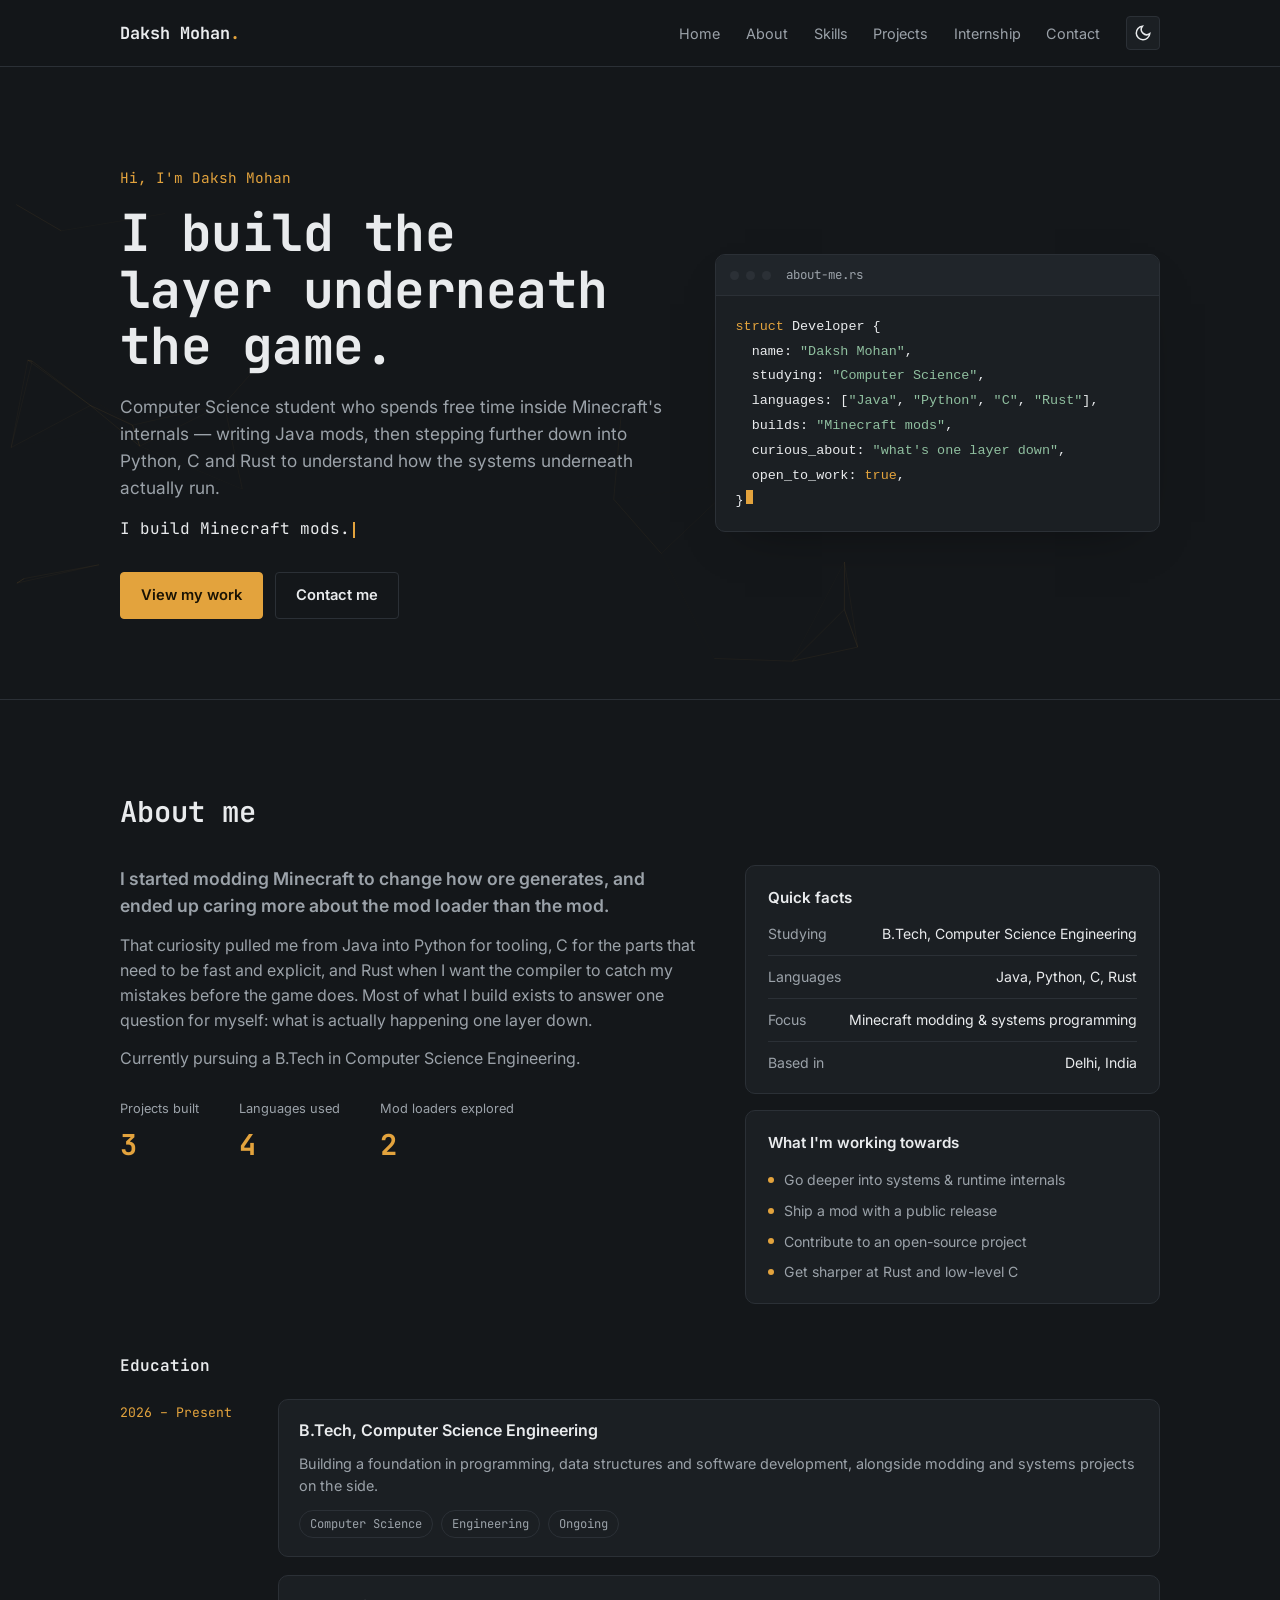
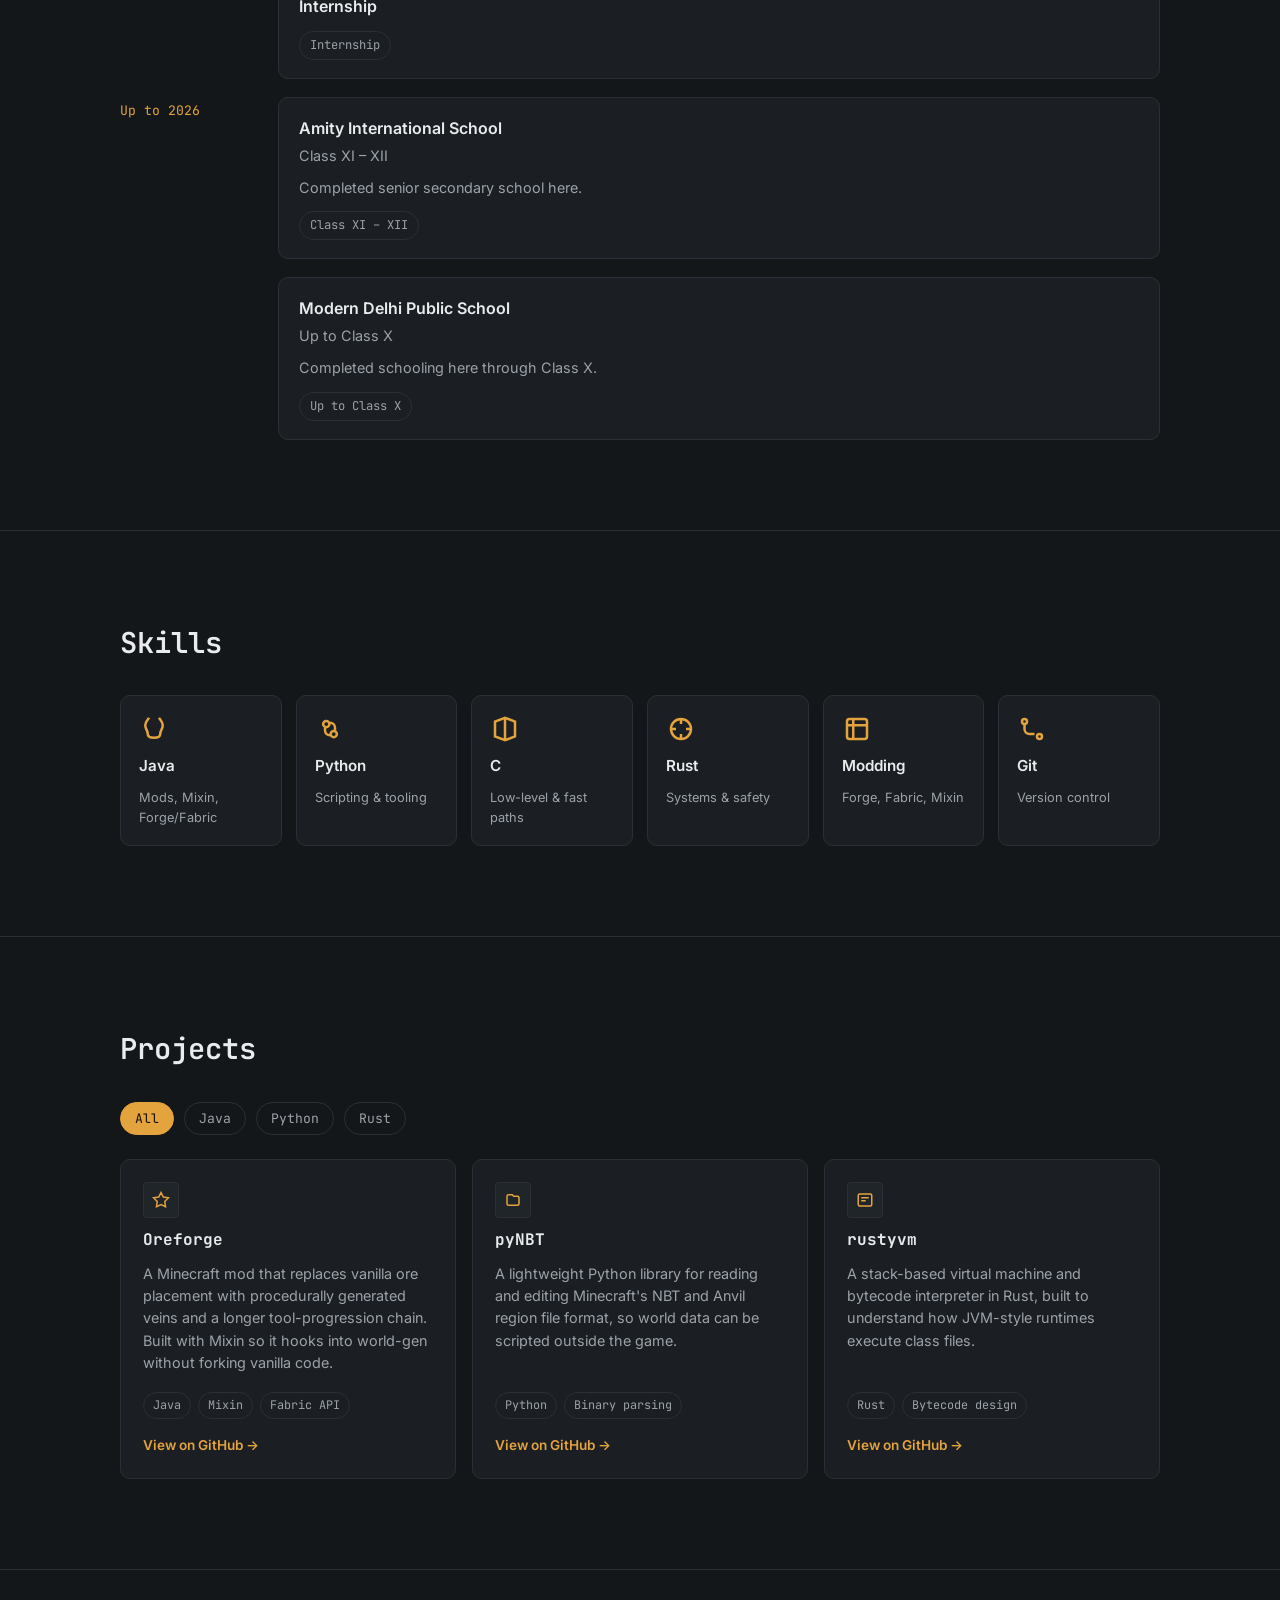
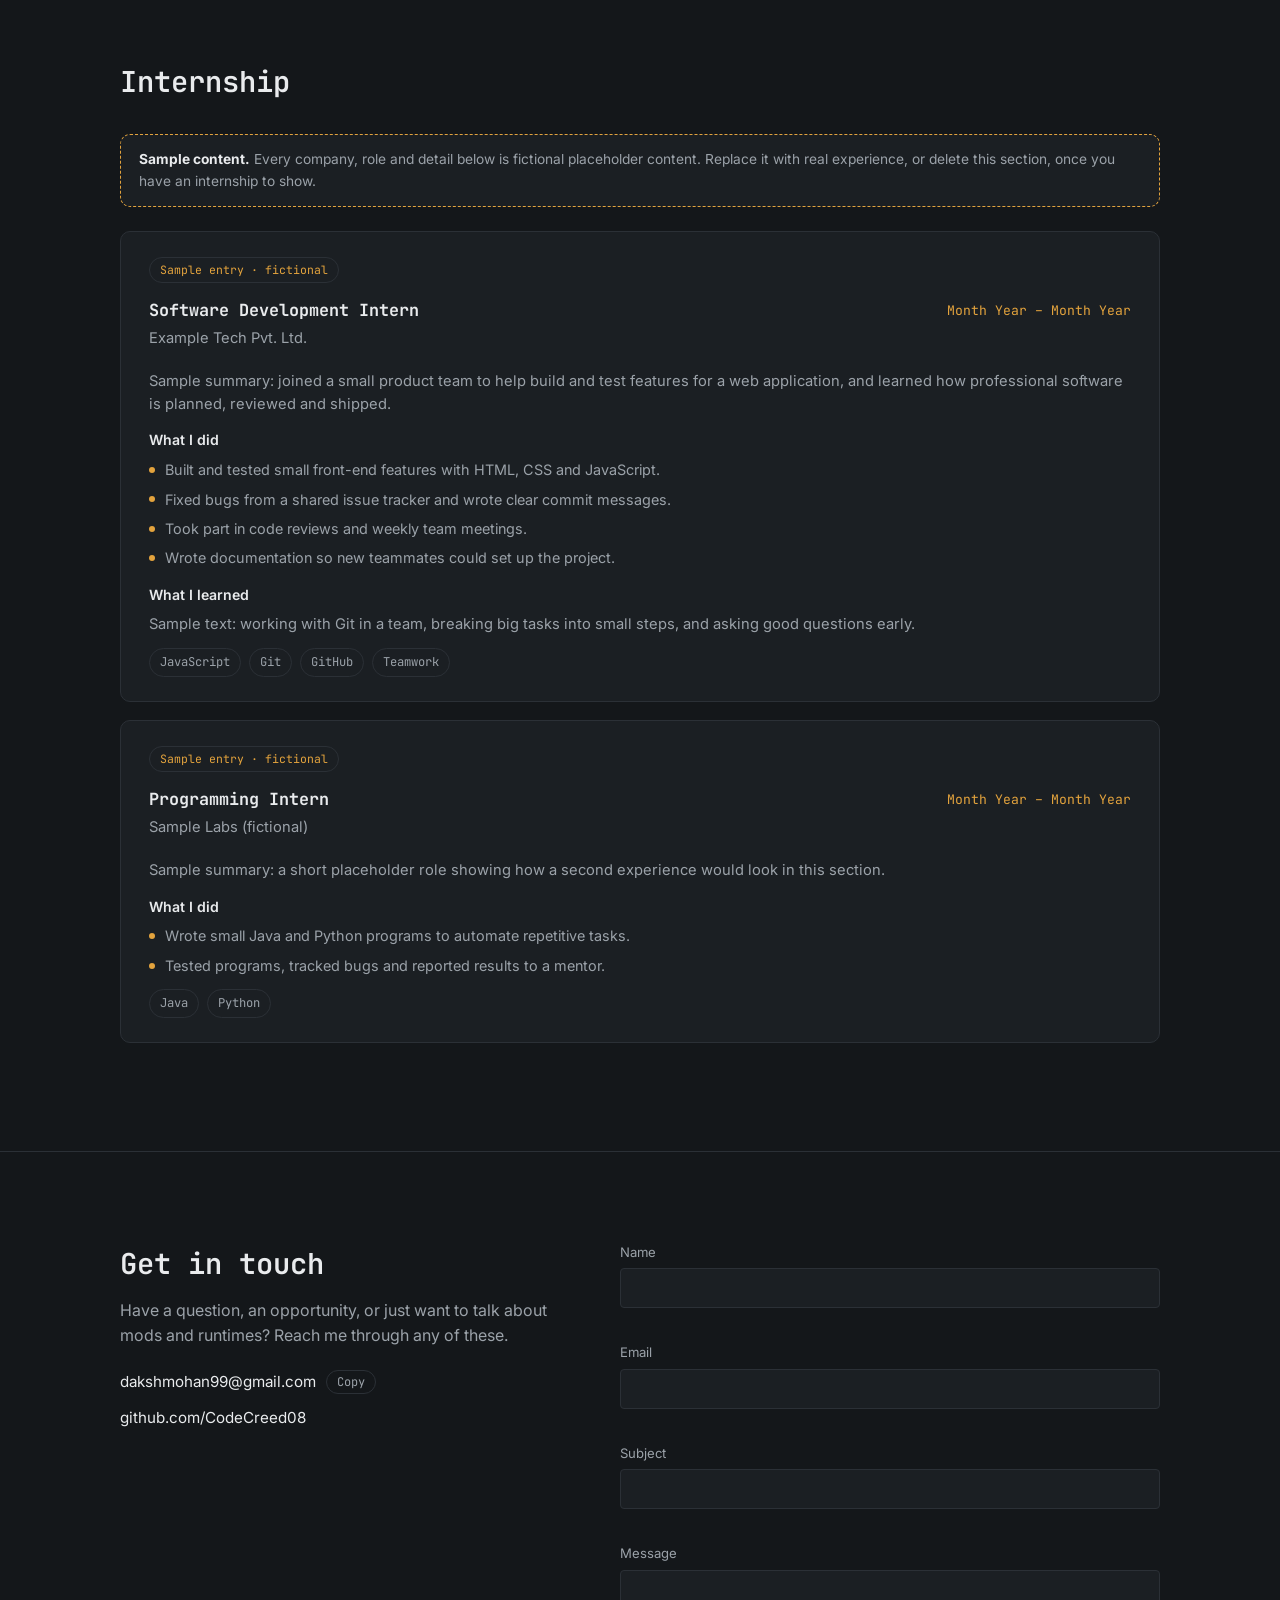
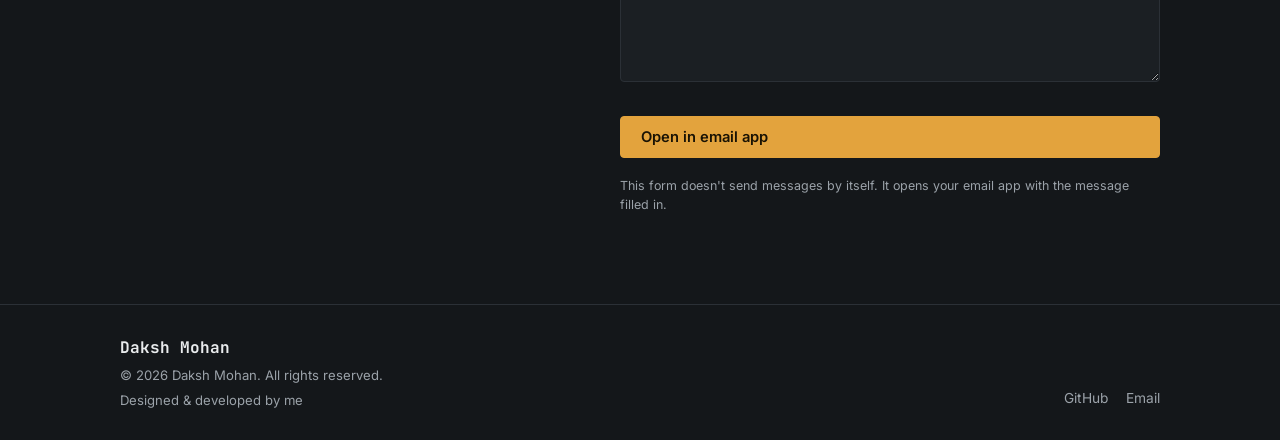
==== index.html @ 43fd2096 "Add files via upload" ====
<!DOCTYPE html>
<html lang="en" data-theme="dark">
<head>
<meta charset="UTF-8">
<meta name="viewport" content="width=device-width, initial-scale=1">
<title>Daksh Mohan | CSE Student &amp; Mod Developer</title>
<meta name="description" content="Portfolio of Daksh Mohan, a Computer Science student who builds Minecraft mods and systems tools in Java, Python, C and Rust.">
<link rel="preconnect" href="https://fonts.googleapis.com">
<link rel="preconnect" href="https://fonts.gstatic.com" crossorigin>
<link href="https://fonts.googleapis.com/css2?family=JetBrains+Mono:wght@400;500;600;700;800&family=Inter:wght@400;500;600;700&display=swap" rel="stylesheet">
<link rel="stylesheet" href="style.css">
</head>
<body>
<div class="progress" aria-hidden="true"></div>
<a class="skip-link" href="#main">Skip to content</a>

<!-- ===== NAVIGATION ===== -->
<header class="site-header">
  <nav class="nav container" aria-label="Main">
    <a href="#home" class="logo">Daksh Mohan<span class="logo-dot">.</span></a>
    <button class="nav-toggle" aria-expanded="false" aria-controls="nav-menu" aria-label="Open menu">
      <span></span><span></span>
    </button>
    <ul class="nav-menu" id="nav-menu">
      <li><a href="#home" class="nav-link">Home</a></li>
      <li><a href="#about" class="nav-link">About</a></li>
      <li><a href="#skills" class="nav-link">Skills</a></li>
      <li><a href="#projects" class="nav-link">Projects</a></li>
      <li><a href="#internship" class="nav-link">Internship</a></li>
      <li><a href="#contact" class="nav-link">Contact</a></li>
      <li>
        <button class="theme-toggle" aria-label="Switch color theme">
          <svg viewBox="0 0 24 24" width="18" height="18" fill="none" stroke="currentColor" stroke-width="2" stroke-linecap="round"><path class="icon-moon" d="M21 12.8A9 9 0 1 1 11.2 3a7 7 0 0 0 9.8 9.8z"/><g class="icon-sun"><circle cx="12" cy="12" r="4"/><path d="M12 2v2M12 20v2M4.9 4.9l1.4 1.4M17.7 17.7l1.4 1.4M2 12h2M20 12h2M4.9 19.1l1.4-1.4M17.7 6.3l1.4-1.4"/></g></svg>
        </button>
      </li>
    </ul>
  </nav>
</header>

<main id="main">
  <!-- ===== HERO ===== -->
  <section class="hero" id="home">
    <canvas class="hero-canvas" aria-hidden="true"></canvas>
    <div class="container hero-grid">
      <div class="hero-text">
        <p class="hero-greeting">Hi, I'm Daksh Mohan</p>
        <h1>I build the layer underneath the game.</h1>
        <p class="hero-lead">Computer Science student who spends free time inside Minecraft's internals — writing Java mods, then stepping further down into Python, C and Rust to understand how the systems underneath actually run.</p>
        <p class="hero-typed" aria-label="I build Minecraft mods, small interpreters, scripting tools and systems in Rust">I build <span id="typed"></span><i class="caret"></i></p>
        <div class="hero-actions">
          <a href="#projects" class="btn btn-primary">View my work</a>
          <a href="#contact" class="btn btn-ghost">Contact me</a>
        </div>
      </div>

      <div class="code-window" aria-hidden="true">
        <div class="code-bar"><i></i><i></i><i></i><span>about-me.rs</span></div>
        <pre class="code-body"><code><span class="c-k">struct</span> Developer {
  name: <span class="c-s">"Daksh Mohan"</span>,
  studying: <span class="c-s">"Computer Science"</span>,
  languages: [<span class="c-s">"Java"</span>, <span class="c-s">"Python"</span>, <span class="c-s">"C"</span>, <span class="c-s">"Rust"</span>],
  builds: <span class="c-s">"Minecraft mods"</span>,
  curious_about: <span class="c-s">"what's one layer down"</span>,
  open_to_work: <span class="c-k">true</span>,
}<span class="cursor"></span></code></pre>
      </div>
    </div>
  </section>

  <!-- ===== ABOUT ===== -->
  <section class="section" id="about">
    <div class="container">
      <h2 class="reveal">About me</h2>
      <div class="about-grid reveal">
        <div class="about-story">
          <p class="about-lead">I started modding Minecraft to change how ore generates, and ended up caring more about the mod loader than the mod.</p>
          <p>That curiosity pulled me from Java into Python for tooling, C for the parts that need to be fast and explicit, and Rust when I want the compiler to catch my mistakes before the game does. Most of what I build exists to answer one question for myself: what is actually happening one layer down.</p>
          <p>Currently pursuing a B.Tech in Computer Science Engineering. <!-- Add your university name and year here --></p>
          <dl class="stats">
            <div class="stat"><dt>Projects built</dt><dd data-count="3">0</dd></div>
            <div class="stat"><dt>Languages used</dt><dd data-count="4">0</dd></div>
            <div class="stat"><dt>Mod loaders explored</dt><dd data-count="2">0</dd></div>
          </dl>
        </div>
        <aside class="about-side">
          <div class="panel">
            <h3>Quick facts</h3>
            <ul class="facts">
              <li><span>Studying</span>B.Tech, Computer Science Engineering</li>
              <li><span>Languages</span>Java, Python, C, Rust</li>
              <li><span>Focus</span>Minecraft modding &amp; systems programming</li>
              <li><span>Based in</span>Delhi, India</li>
            </ul>
          </div>
          <div class="panel">
            <h3>What I'm working towards</h3>
            <ul class="goals">
              <li>Go deeper into systems &amp; runtime internals</li>
              <li>Ship a mod with a public release</li>
              <li>Contribute to an open-source project</li>
              <li>Get sharper at Rust and low-level C</li>
            </ul>
          </div>
        </aside>
      </div>

      <!-- ===== EDUCATION ===== -->
      <div class="edu reveal" id="education">
        <h3 class="edu-title">Education</h3>
        <ol class="edu-timeline">
          <li class="edu-item">
            <span class="edu-year">2026 – Present</span>
            <div class="edu-card">
              <h4>B.Tech, Computer Science Engineering</h4>
              <p class="edu-degree"><!-- Add your university/college name here --></p>
              <p>Building a foundation in programming, data structures and software development, alongside modding and systems projects on the side.</p>
              <ul class="tags"><li>Computer Science</li><li>Engineering</li><li>Ongoing</li></ul>
            </div>
          </li>
          <li class="edu-item">
            <span class="edu-year"><!-- Add dates --></span>
            <div class="edu-card">
              <h4>Internship</h4>
              <p class="edu-degree"><!-- Add company name and role here --></p>
              <p><!-- Add a line or two about what you worked on during the internship --></p>
              <ul class="tags"><li>Internship</li></ul>
            </div>
          </li>
          <li class="edu-item">
            <span class="edu-year">Up to 2026</span>
            <div class="edu-card">
              <h4>Amity International School</h4>
              <p class="edu-degree">Class XI – XII</p>
              <p>Completed senior secondary school here.</p>
              <ul class="tags"><li>Class XI – XII</li></ul>
            </div>
          </li>
          <li class="edu-item">
            <span class="edu-year"><!-- Add dates --></span>
            <div class="edu-card">
              <h4>Modern Delhi Public School</h4>
              <p class="edu-degree">Up to Class X</p>
              <p>Completed schooling here through Class X.</p>
              <ul class="tags"><li>Up to Class X</li></ul>
            </div>
          </li>
        </ol>
      </div>
    </div>
  </section>

  <!-- ===== SKILLS ===== -->
  <section class="section" id="skills">
    <div class="container">
      <h2 class="reveal">Skills</h2>
      <div class="skills-grid" id="skills-grid"></div>
    </div>
  </section>

  <!-- ===== PROJECTS ===== -->
  <section class="section" id="projects">
    <div class="container">
      <h2 class="reveal">Projects</h2>
      <div class="filters" id="filters" role="group" aria-label="Filter projects"></div>
      <div class="projects-grid" id="projects-grid"></div>
    </div>
  </section>

  <!-- ===== INTERNSHIP ===== -->
  <section class="section" id="internship">
    <div class="container">
      <h2 class="reveal">Internship</h2>

      <!-- Delete this notice together with the sample entries below once you have real experience. -->
      <div class="sample-notice reveal" role="note">
        <strong>Sample content.</strong> Every company, role and detail below is fictional placeholder content. Replace it with real experience, or delete this section, once you have an internship to show.
      </div>

      <article class="intern-card reveal">
        <span class="sample-badge">Sample entry · fictional</span>
        <div class="intern-head">
          <div>
            <h3>Software Development Intern</h3>
            <p class="intern-company">Example Tech Pvt. Ltd.</p>
          </div>
          <span class="edu-year">Month Year – Month Year</span>
        </div>
        <p>Sample summary: joined a small product team to help build and test features for a web application, and learned how professional software is planned, reviewed and shipped.</p>
        <h4>What I did</h4>
        <ul class="intern-list">
          <li>Built and tested small front-end features with HTML, CSS and JavaScript.</li>
          <li>Fixed bugs from a shared issue tracker and wrote clear commit messages.</li>
          <li>Took part in code reviews and weekly team meetings.</li>
          <li>Wrote documentation so new teammates could set up the project.</li>
        </ul>
        <h4>What I learned</h4>
        <p>Sample text: working with Git in a team, breaking big tasks into small steps, and asking good questions early.</p>
        <ul class="tags"><li>JavaScript</li><li>Git</li><li>GitHub</li><li>Teamwork</li></ul>
      </article>

      <article class="intern-card reveal">
        <span class="sample-badge">Sample entry · fictional</span>
        <div class="intern-head">
          <div>
            <h3>Programming Intern</h3>
            <p class="intern-company">Sample Labs (fictional)</p>
          </div>
          <span class="edu-year">Month Year – Month Year</span>
        </div>
        <p>Sample summary: a short placeholder role showing how a second experience would look in this section.</p>
        <h4>What I did</h4>
        <ul class="intern-list">
          <li>Wrote small Java and Python programs to automate repetitive tasks.</li>
          <li>Tested programs, tracked bugs and reported results to a mentor.</li>
        </ul>
        <ul class="tags"><li>Java</li><li>Python</li></ul>
      </article>
    </div>
  </section>

  <!-- ===== CONTACT ===== -->
  <section class="section" id="contact">
    <div class="container contact-grid">
      <div class="reveal">
        <h2>Get in touch</h2>
        <p>Have a question, an opportunity, or just want to talk about mods and runtimes? Reach me through any of these.</p>
        <ul class="contact-list">
          <li><a href="mailto:dakshmohan99@gmail.com">dakshmohan99@gmail.com</a> <button type="button" class="copy-btn" id="copy-email">Copy</button></li>
          <li><a href="https://github.com/CodeCreed08" target="_blank" rel="noopener">github.com/CodeCreed08</a></li>
        </ul>
      </div>

      <!-- No backend is connected: this form only validates, then opens your email app (mailto). -->
      <form class="form reveal" id="contact-form" novalidate>
        <div class="field">
          <label for="name">Name</label>
          <input type="text" id="name" name="name" autocomplete="name" required>
          <small class="error" aria-live="polite"></small>
        </div>
        <div class="field">
          <label for="email">Email</label>
          <input type="email" id="email" name="email" autocomplete="email" required>
          <small class="error" aria-live="polite"></small>
        </div>
        <div class="field">
          <label for="subject">Subject</label>
          <input type="text" id="subject" name="subject" required>
          <small class="error" aria-live="polite"></small>
        </div>
        <div class="field">
          <label for="message">Message</label>
          <textarea id="message" name="message" rows="5" required></textarea>
          <small class="error" aria-live="polite"></small>
        </div>
        <button type="submit" class="btn btn-primary">Open in email app</button>
        <p class="form-note" id="form-note" role="status">This form doesn't send messages by itself. It opens your email app with the message filled in.</p>
      </form>
    </div>
  </section>
</main>

<!-- ===== FOOTER ===== -->
<footer class="footer">
  <div class="container footer-inner">
    <div>
      <strong>Daksh Mohan</strong>
      <p>&copy; <span id="year">2026</span> Daksh Mohan. All rights reserved.</p>
      <p>Designed &amp; developed by me</p>
    </div>
    <ul class="footer-links">
      <li><a href="https://github.com/CodeCreed08" target="_blank" rel="noopener">GitHub</a></li>
      <li><a href="mailto:dakshmohan99@gmail.com">Email</a></li>
    </ul>
  </div>
</footer>

<div class="toast" id="toast" role="status" aria-live="polite"></div>

<button class="to-top" aria-label="Back to top">
  <svg viewBox="0 0 24 24" width="18" height="18" fill="none" stroke="currentColor" stroke-width="2.2" stroke-linecap="round" stroke-linejoin="round"><path d="M12 19V5M5 12l7-7 7 7"/></svg>
</button>

<script src="script.js"></script>
</body>
</html>
---- style.css ----
:root{
  --bg:#14171A;
  --surface:#1B1F23;
  --surface-2:#20252A;
  --border:#2B3036;
  --text:#E9EBED;
  --text-dim:#9BA2A9;
  --accent:#E3A33D;
  --accent-dim:#B9821F;
  --accent-text:#1A1304;
  --radius-s:4px;
  --radius-m:10px;
  --mono:'JetBrains Mono', ui-monospace, monospace;
  --sans:'Inter', system-ui, sans-serif;
  --maxw:1120px;
  color-scheme: dark;
}
html[data-theme="light"]{
  --bg:#F6F6F4;
  --surface:#FFFFFF;
  --surface-2:#EFEFEC;
  --border:#DDDCD6;
  --text:#17191B;
  --text-dim:#5B5F63;
  --accent:#B9791C;
  --accent-dim:#8F5E13;
  --accent-text:#FFF8EC;
  color-scheme: light;
}
*{box-sizing:border-box; margin:0; padding:0;}
html{scroll-behavior:smooth;}
body{
  background:var(--bg); color:var(--text); font-family:var(--sans);
  line-height:1.55; transition:background .25s ease, color .25s ease;
  -webkit-font-smoothing:antialiased;
}
a{color:inherit;}
img,svg{display:block; max-width:100%;}
.container{max-width:var(--maxw); margin:0 auto; padding:0 clamp(18px,4vw,40px);}
:focus-visible{outline:2px solid var(--accent); outline-offset:3px;}

.skip-link{
  position:absolute; left:-999px; top:0; background:var(--accent); color:var(--accent-text);
  padding:10px 16px; z-index:200; border-radius:0 0 var(--radius-s) 0;
}
.skip-link:focus{left:0;}

.progress{
  position:fixed; top:0; left:0; height:3px; width:0%; background:var(--accent);
  z-index:300; transition:width .1s linear;
}

/* ---------- header / nav ---------- */
.site-header{
  position:sticky; top:0; z-index:100;
  background:color-mix(in srgb, var(--bg) 86%, transparent);
  backdrop-filter:blur(10px);
  border-bottom:1px solid var(--border);
}
.nav{display:flex; align-items:center; justify-content:space-between; padding:16px clamp(18px,4vw,40px);}
.logo{font-family:var(--mono); font-weight:700; font-size:1.05rem; text-decoration:none;}
.logo-dot{color:var(--accent);}
.nav-menu{list-style:none; display:flex; align-items:center; gap:clamp(14px,2vw,28px);}
.nav-link{font-size:0.9rem; color:var(--text-dim); text-decoration:none; transition:color .15s ease;}
.nav-link:hover, .nav-link:focus-visible{color:var(--text);}
.nav-toggle{
  display:none; width:36px; height:36px; border-radius:var(--radius-s);
  border:1px solid var(--border); background:var(--surface); cursor:pointer;
  flex-direction:column; align-items:center; justify-content:center; gap:5px;
}
.nav-toggle span{width:16px; height:2px; background:var(--text); transition:transform .2s ease, opacity .2s ease;}
.theme-toggle{
  width:34px; height:34px; border-radius:var(--radius-s); border:1px solid var(--border);
  background:var(--surface); color:var(--text); display:grid; place-items:center; cursor:pointer;
  transition:border-color .15s ease, transform .1s ease;
}
.theme-toggle:hover{border-color:var(--accent);}
.theme-toggle:active{transform:scale(0.93);}
.icon-sun{display:none;}
html[data-theme="light"] .icon-moon{display:none;}
html[data-theme="light"] .icon-sun{display:block;}

@media (max-width:760px){
  .nav-toggle{display:flex;}
  .nav-menu{
    position:fixed; top:66px; right:0; left:0; flex-direction:column; align-items:stretch;
    background:var(--surface); border-bottom:1px solid var(--border);
    padding:10px clamp(18px,4vw,40px) 20px; gap:14px;
    transform:translateY(-8px); opacity:0; pointer-events:none; transition:opacity .2s ease, transform .2s ease;
  }
  .nav-menu.open{transform:none; opacity:1; pointer-events:auto;}
  .nav-menu li:last-child{align-self:flex-start;}
}

/* ---------- buttons ---------- */
.btn{
  display:inline-flex; align-items:center; gap:8px; padding:11px 20px; border-radius:var(--radius-s);
  font-size:0.92rem; font-weight:600; text-decoration:none; border:1px solid var(--border);
  cursor:pointer; transition:transform .12s ease, border-color .15s ease, background .15s ease;
  font-family:inherit;
}
.btn:hover{transform:translateY(-1px);}
.btn-primary{background:var(--accent); color:var(--accent-text); border-color:var(--accent);}
.btn-primary:hover{background:var(--accent-dim); border-color:var(--accent-dim);}
.btn-ghost{background:transparent; color:var(--text);}
.btn-ghost:hover{border-color:var(--accent);}

/* ---------- reveal ---------- */
.reveal{opacity:0; transform:translateY(14px); transition:opacity .55s ease, transform .55s ease;}
.reveal.in{opacity:1; transform:none;}
@media (prefers-reduced-motion: reduce){ .reveal{opacity:1; transform:none; transition:none;} }

/* ---------- hero ---------- */
.hero{position:relative; padding:clamp(56px,9vw,100px) 0 clamp(50px,7vw,80px); border-bottom:1px solid var(--border); overflow:hidden;}
.hero-canvas{position:absolute; inset:0; width:100%; height:100%; opacity:0.5; pointer-events:none;}
.hero-grid{position:relative; display:grid; grid-template-columns:1.1fr 0.9fr; gap:clamp(24px,5vw,50px); align-items:center;}
@media (max-width:860px){ .hero-grid{grid-template-columns:1fr;} }
.hero-greeting{font-family:var(--mono); color:var(--accent); font-size:0.9rem; margin-bottom:16px;}
.hero h1{font-family:var(--mono); font-weight:700; font-size:clamp(2rem,5vw,3.2rem); line-height:1.1; letter-spacing:-0.01em; max-width:16ch;}
.hero-lead{margin-top:20px; color:var(--text-dim); max-width:54ch; font-size:clamp(0.98rem,1.4vw,1.08rem);}
.hero-typed{margin-top:16px; font-family:var(--mono); font-size:1rem; color:var(--text);}
.hero-typed .caret{display:inline-block; width:2px; height:1em; background:var(--accent); margin-left:3px; vertical-align:middle; animation:blink 1s steps(1) infinite;}
@keyframes blink{50%{opacity:0;}}
.hero-actions{display:flex; flex-wrap:wrap; gap:12px; margin-top:30px;}

.code-window{background:var(--surface); border:1px solid var(--border); border-radius:var(--radius-m); overflow:hidden; box-shadow:0 20px 50px -30px rgba(0,0,0,0.5);}
.code-bar{display:flex; align-items:center; gap:7px; padding:10px 14px; border-bottom:1px solid var(--border); background:var(--surface-2);}
.code-bar i{width:9px; height:9px; border-radius:50%; background:var(--border);}
.code-bar span{margin-left:8px; font-family:var(--mono); font-size:0.78rem; color:var(--text-dim);}
.code-body{padding:18px 20px; font-family:var(--mono); font-size:0.84rem; line-height:1.7; overflow-x:auto;}
.c-k{color:var(--accent);}
.c-s{color:#8FBF9F;}
html[data-theme="light"] .c-s{color:#3F7A52;}
.cursor{display:inline-block; width:7px; height:14px; background:var(--accent); margin-left:2px; animation:blink 1s steps(1) infinite;}

/* ---------- sections ---------- */
.section{padding:clamp(54px,8vw,90px) 0; border-bottom:1px solid var(--border);}
.section h2{font-family:var(--mono); font-size:clamp(1.4rem,2.6vw,1.8rem); font-weight:600; margin-bottom:30px;}

/* ---------- about ---------- */
.about-grid{display:grid; grid-template-columns:1.4fr 1fr; gap:clamp(24px,4vw,44px);}
@media (max-width:860px){ .about-grid{grid-template-columns:1fr;} }
.about-lead{font-size:1.1rem; font-weight:600; margin-bottom:14px;}
.about-story p{color:var(--text-dim); margin-bottom:14px; max-width:60ch;}
.about-story p:not(.about-lead):last-of-type{margin-bottom:0;}

.stats{display:flex; gap:clamp(20px,4vw,40px); margin-top:28px; flex-wrap:wrap;}
.stat dt{font-size:0.8rem; color:var(--text-dim); margin-bottom:4px;}
.stat dd{font-family:var(--mono); font-size:1.8rem; font-weight:700; color:var(--accent);}

.about-side{display:flex; flex-direction:column; gap:16px;}
.panel{background:var(--surface); border:1px solid var(--border); border-radius:var(--radius-m); padding:20px 22px;}
.panel h3{font-size:0.95rem; font-weight:600; margin-bottom:14px;}
.facts{list-style:none; display:flex; flex-direction:column; gap:10px;}
.facts li{display:flex; justify-content:space-between; gap:12px; font-size:0.88rem; border-top:1px solid var(--border); padding-top:10px;}
.facts li:first-child{border-top:none; padding-top:0;}
.facts li span{color:var(--text-dim);}
.goals{list-style:none; display:flex; flex-direction:column; gap:9px; font-size:0.88rem; color:var(--text-dim);}
.goals li{padding-left:16px; position:relative;}
.goals li::before{content:""; position:absolute; left:0; top:0.55em; width:6px; height:6px; border-radius:50%; background:var(--accent);}

/* ---------- education ---------- */
.edu{margin-top:50px;}
.edu-title{font-size:1rem; font-weight:600; margin-bottom:20px; font-family:var(--mono);}
.edu-timeline{list-style:none; display:flex; flex-direction:column; gap:18px;}
.edu-item{display:grid; grid-template-columns:140px 1fr; gap:18px;}
@media (max-width:600px){ .edu-item{grid-template-columns:1fr;} }
.edu-year{font-family:var(--mono); font-size:0.82rem; color:var(--accent); padding-top:4px;}
.edu-card{background:var(--surface); border:1px solid var(--border); border-radius:var(--radius-m); padding:18px 20px;}
.edu-card h4{font-size:1rem; font-weight:600;}
.edu-degree{color:var(--accent); font-size:0.85rem; margin:4px 0 10px;}
.edu-card p{color:var(--text-dim); font-size:0.9rem;}
.tags{list-style:none; display:flex; flex-wrap:wrap; gap:8px; margin-top:12px;}
.tags li{font-family:var(--mono); font-size:0.76rem; border:1px solid var(--border); border-radius:999px; padding:4px 10px; color:var(--text-dim);}

/* ---------- skills ---------- */
.skills-grid{display:grid; grid-template-columns:repeat(auto-fill, minmax(160px,1fr)); gap:14px;}
.skill-card{
  background:var(--surface); border:1px solid var(--border); border-radius:var(--radius-m);
  padding:18px; display:flex; flex-direction:column; gap:10px; transition:border-color .15s ease, background .15s ease;
}
.skill-card:hover{border-color:var(--accent); background:var(--surface-2);}
.skill-icon{width:30px; height:30px; color:var(--accent);}
.skill-card h4{font-size:0.95rem; font-weight:600;}
.skill-card p{font-size:0.8rem; color:var(--text-dim);}

/* ---------- projects ---------- */
.filters{display:flex; flex-wrap:wrap; gap:10px; margin-bottom:24px;}
.filter-btn{
  font-family:var(--mono); font-size:0.82rem; padding:7px 14px; border-radius:999px;
  border:1px solid var(--border); background:transparent; color:var(--text-dim); cursor:pointer;
  transition:border-color .15s ease, color .15s ease, background .15s ease;
}
.filter-btn:hover{border-color:var(--accent); color:var(--text);}
.filter-btn.active{background:var(--accent); color:var(--accent-text); border-color:var(--accent);}

.projects-grid{display:grid; grid-template-columns:repeat(auto-fit, minmax(270px,1fr)); gap:16px;}
.project-card{
  background:var(--surface); border:1px solid var(--border); border-radius:var(--radius-m);
  padding:22px; display:flex; flex-direction:column; gap:10px; transition:border-color .18s ease, background .18s ease, opacity .2s ease, transform .2s ease;
}
.project-card:hover{border-color:var(--accent); background:var(--surface-2);}
.project-card.hidden{display:none;}
.project-glyph{width:36px; height:36px; border-radius:var(--radius-s); background:var(--surface-2); border:1px solid var(--border); display:grid; place-items:center; color:var(--accent);}
.project-glyph svg{width:18px; height:18px;}
.project-card h3{font-family:var(--mono); font-size:1rem;}
.project-card p{color:var(--text-dim); font-size:0.9rem;}
.project-tags{display:flex; flex-wrap:wrap; gap:7px; margin-top:auto; padding-top:8px;}
.project-tags span{font-family:var(--mono); font-size:0.74rem; border:1px solid var(--border); border-radius:999px; padding:3px 9px; color:var(--text-dim);}
.project-link{margin-top:6px; font-size:0.85rem; color:var(--accent); text-decoration:none; font-weight:600;}

/* ---------- internship ---------- */
.sample-notice{
  background:var(--surface); border:1px dashed var(--accent); border-radius:var(--radius-m);
  padding:14px 18px; font-size:0.86rem; color:var(--text-dim); margin-bottom:24px;
}
.sample-notice strong{color:var(--text);}
.intern-card{
  position:relative; background:var(--surface); border:1px solid var(--border); border-radius:var(--radius-m);
  padding:24px clamp(20px,3vw,28px); margin-bottom:18px;
}
.sample-badge{
  font-family:var(--mono); font-size:0.72rem; color:var(--accent); border:1px solid var(--border);
  border-radius:999px; padding:3px 10px; display:inline-block; margin-bottom:14px;
}
.intern-head{display:flex; justify-content:space-between; align-items:flex-start; gap:14px; flex-wrap:wrap; margin-bottom:10px;}
.intern-head h3{font-family:var(--mono); font-size:1.05rem;}
.intern-company{color:var(--accent); font-size:0.88rem; margin-top:4px;}
.intern-card p{color:var(--text-dim); font-size:0.92rem; margin-bottom:10px;}
.intern-card h4{font-size:0.88rem; font-weight:600; margin:14px 0 8px;}
.intern-list{list-style:none; display:flex; flex-direction:column; gap:7px; margin-bottom:6px;}
.intern-list li{padding-left:16px; position:relative; color:var(--text-dim); font-size:0.9rem;}
.intern-list li::before{content:""; position:absolute; left:0; top:0.55em; width:6px; height:6px; border-radius:50%; background:var(--accent);}

/* ---------- contact ---------- */
.contact-grid{display:grid; grid-template-columns:1fr 1.2fr; gap:clamp(24px,4vw,50px);}
@media (max-width:860px){ .contact-grid{grid-template-columns:1fr;} }
.contact-grid h2{margin-bottom:12px;}
.contact-grid > div > p{color:var(--text-dim); max-width:46ch; margin-bottom:22px;}
.contact-list{list-style:none; display:flex; flex-direction:column; gap:12px;}
.contact-list li{display:flex; align-items:center; gap:10px; font-size:0.95rem;}
.contact-list a{text-decoration:none;}
.contact-list a:hover{color:var(--accent);}
.copy-btn{
  font-family:var(--mono); font-size:0.75rem; border:1px solid var(--border); background:transparent;
  color:var(--text-dim); border-radius:999px; padding:3px 10px; cursor:pointer;
}
.copy-btn:hover{border-color:var(--accent); color:var(--text);}

.form{display:flex; flex-direction:column; gap:16px;}
.field{display:flex; flex-direction:column; gap:6px;}
.field label{font-size:0.82rem; color:var(--text-dim);}
.field input, .field textarea{
  background:var(--surface); border:1px solid var(--border); border-radius:var(--radius-s);
  padding:10px 12px; color:var(--text); font-family:inherit; font-size:0.92rem; resize:vertical;
}
.field input:focus, .field textarea:focus{border-color:var(--accent);}
.field.invalid input, .field.invalid textarea{border-color:#D9534F;}
.error{color:#D9534F; font-size:0.76rem; min-height:1em;}
.form-note{font-size:0.78rem; color:var(--text-dim); margin-top:2px;}

/* ---------- footer ---------- */
.footer{padding:30px 0;}
.footer-inner{display:flex; justify-content:space-between; align-items:flex-end; flex-wrap:wrap; gap:16px;}
.footer-inner strong{font-family:var(--mono);}
.footer-inner p{font-size:0.82rem; color:var(--text-dim); margin-top:4px;}
.footer-links{list-style:none; display:flex; gap:18px;}
.footer-links a{font-size:0.86rem; text-decoration:none; color:var(--text-dim);}
.footer-links a:hover{color:var(--accent);}

/* ---------- toast ---------- */
.toast{
  position:fixed; bottom:24px; left:50%; transform:translate(-50%, 16px); opacity:0; pointer-events:none;
  background:var(--surface); border:1px solid var(--border); color:var(--text); padding:11px 18px;
  border-radius:var(--radius-s); font-size:0.86rem; z-index:200; transition:opacity .2s ease, transform .2s ease;
}
.toast.show{opacity:1; transform:translate(-50%, 0);}

/* ---------- back to top ---------- */
.to-top{
  position:fixed; right:22px; bottom:22px; width:42px; height:42px; border-radius:50%;
  background:var(--accent); color:var(--accent-text); border:none; display:grid; place-items:center;
  cursor:pointer; opacity:0; pointer-events:none; transform:translateY(8px);
  transition:opacity .2s ease, transform .2s ease; z-index:150;
}
.to-top.show{opacity:1; pointer-events:auto; transform:none;}
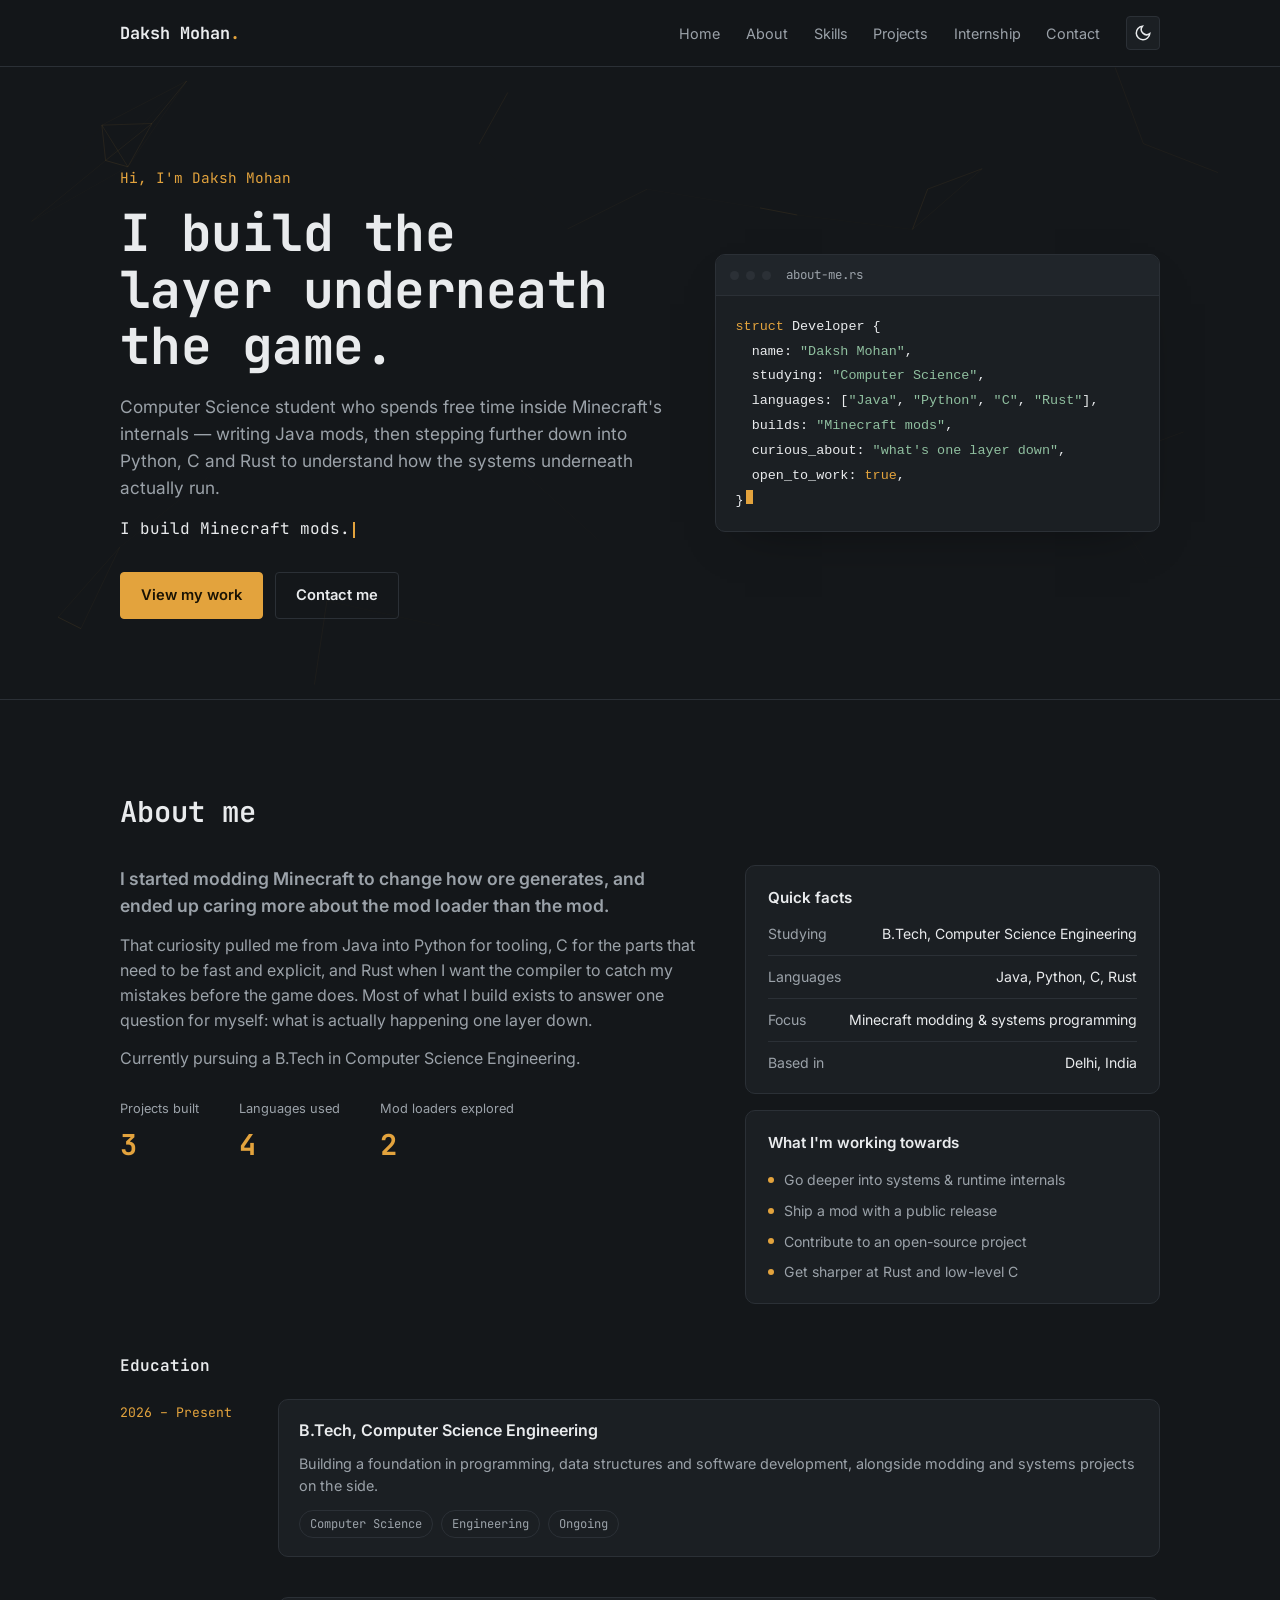
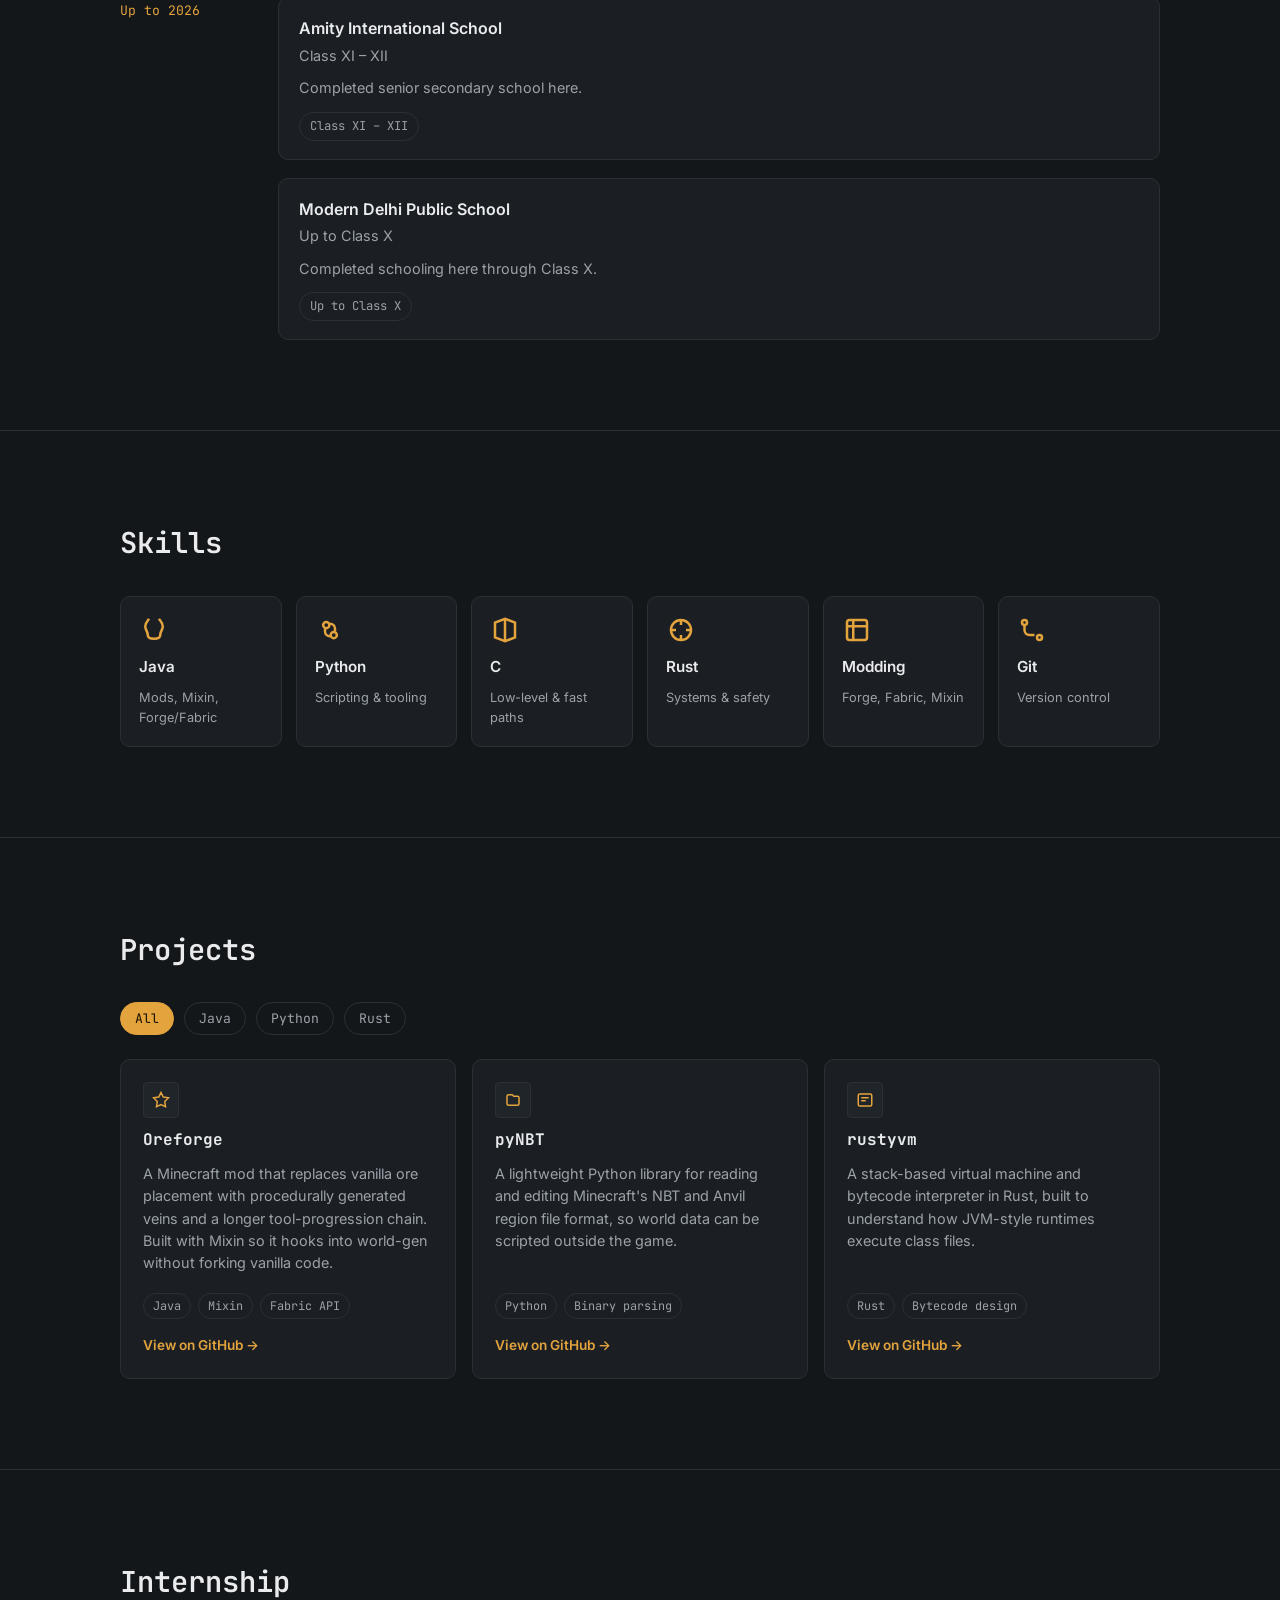
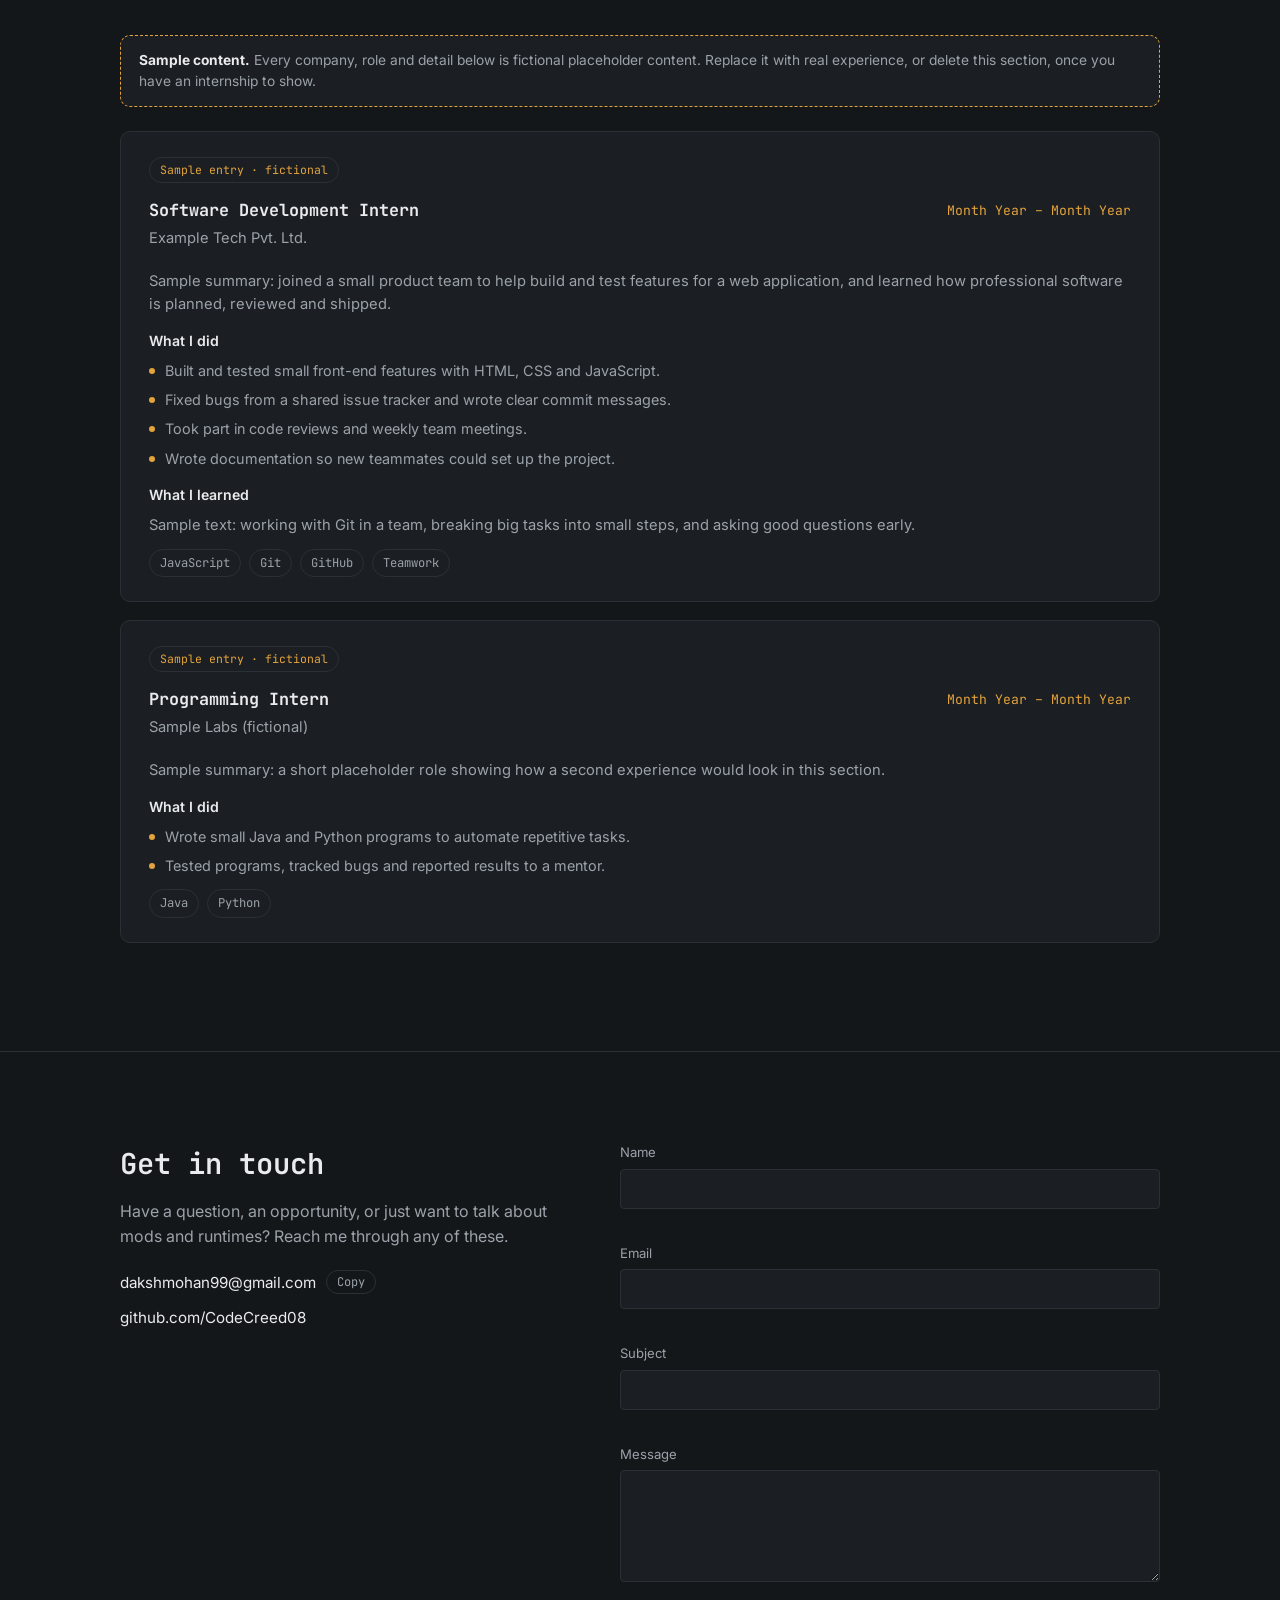
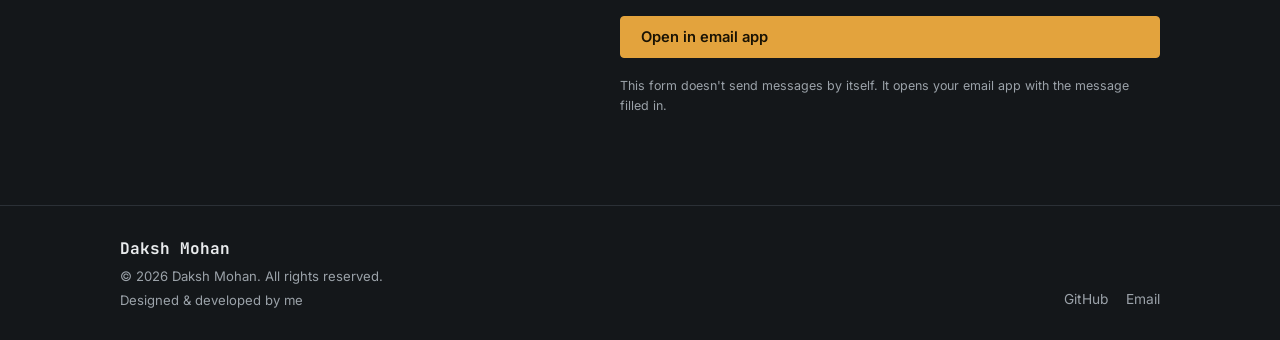
==== commit 286415d8: "Update index.html" ====
--- a/index.html
+++ b/index.html
@@ -119,12 +119,6 @@
           </li>
           <li class="edu-item">
             <span class="edu-year"><!-- Add dates --></span>
-            <div class="edu-card">
-              <h4>Internship</h4>
-              <p class="edu-degree"><!-- Add company name and role here --></p>
-              <p><!-- Add a line or two about what you worked on during the internship --></p>
-              <ul class="tags"><li>Internship</li></ul>
-            </div>
           </li>
           <li class="edu-item">
             <span class="edu-year">Up to 2026</span>
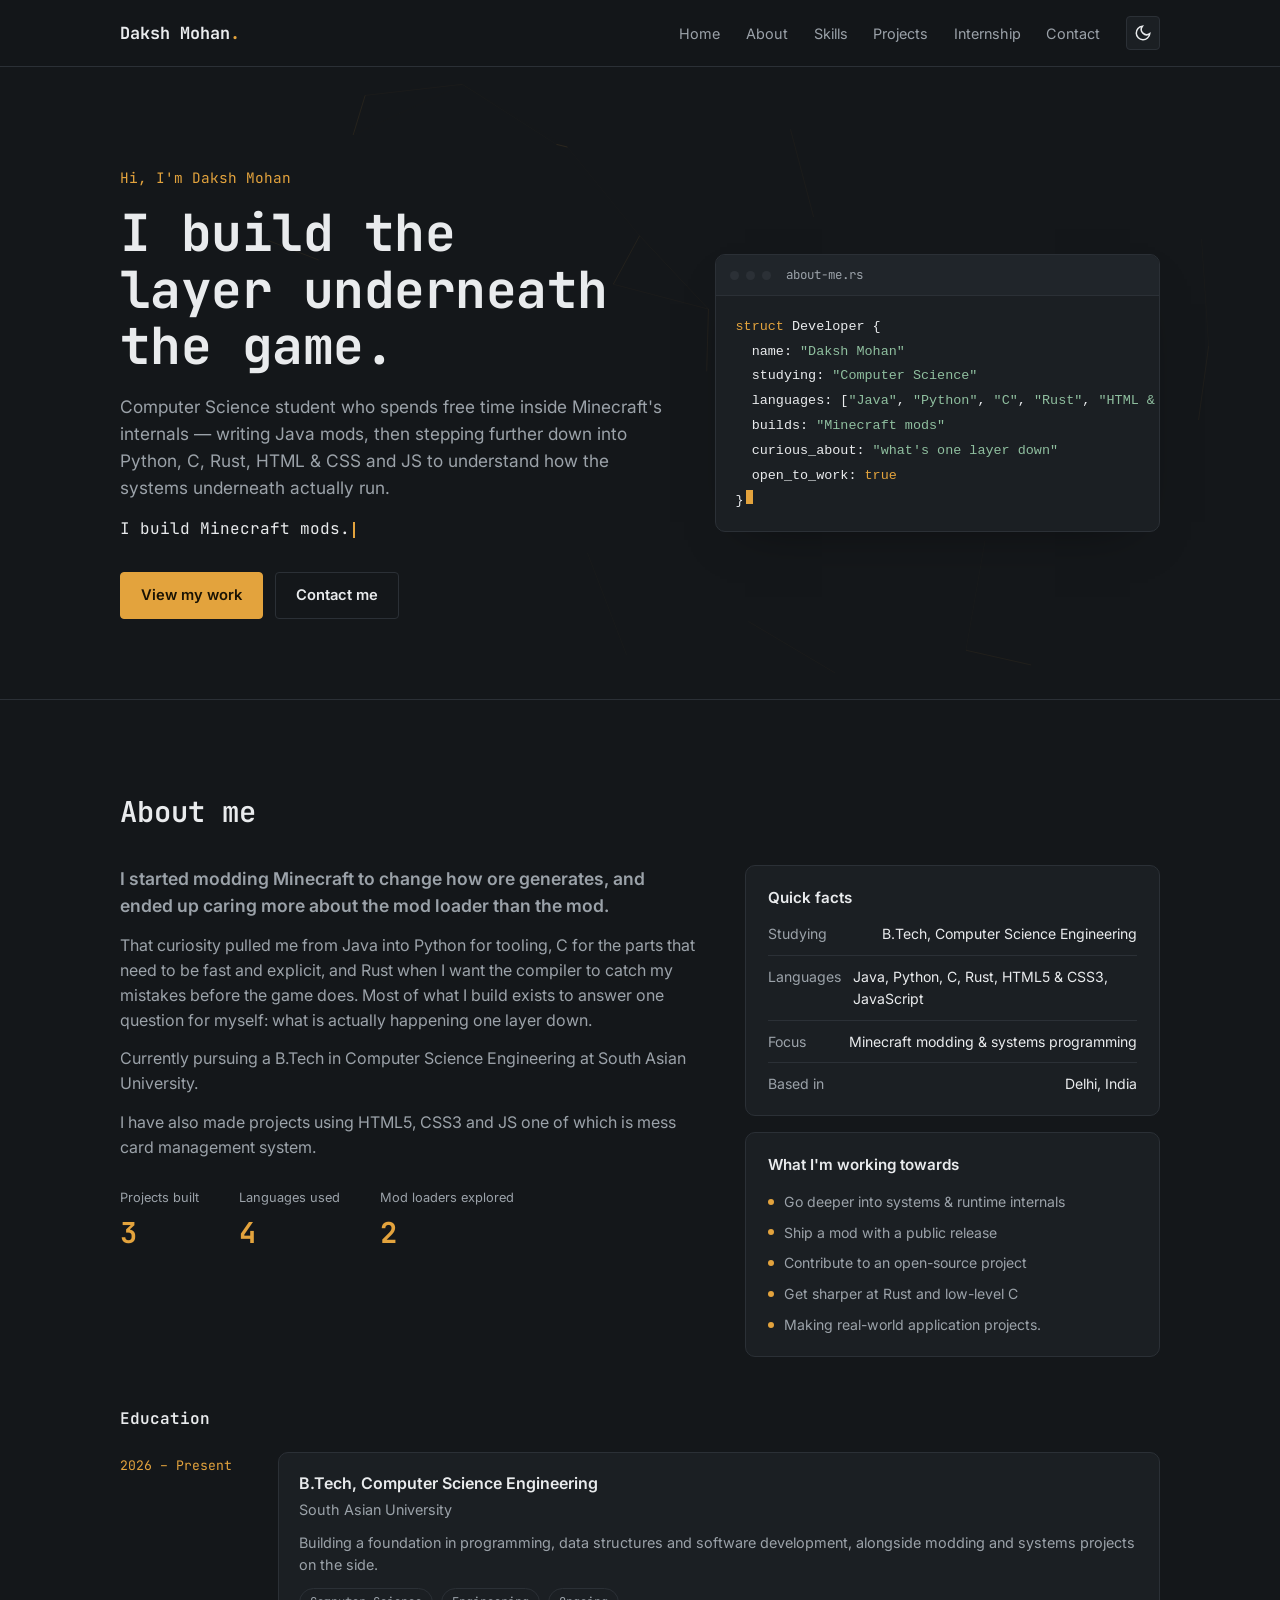
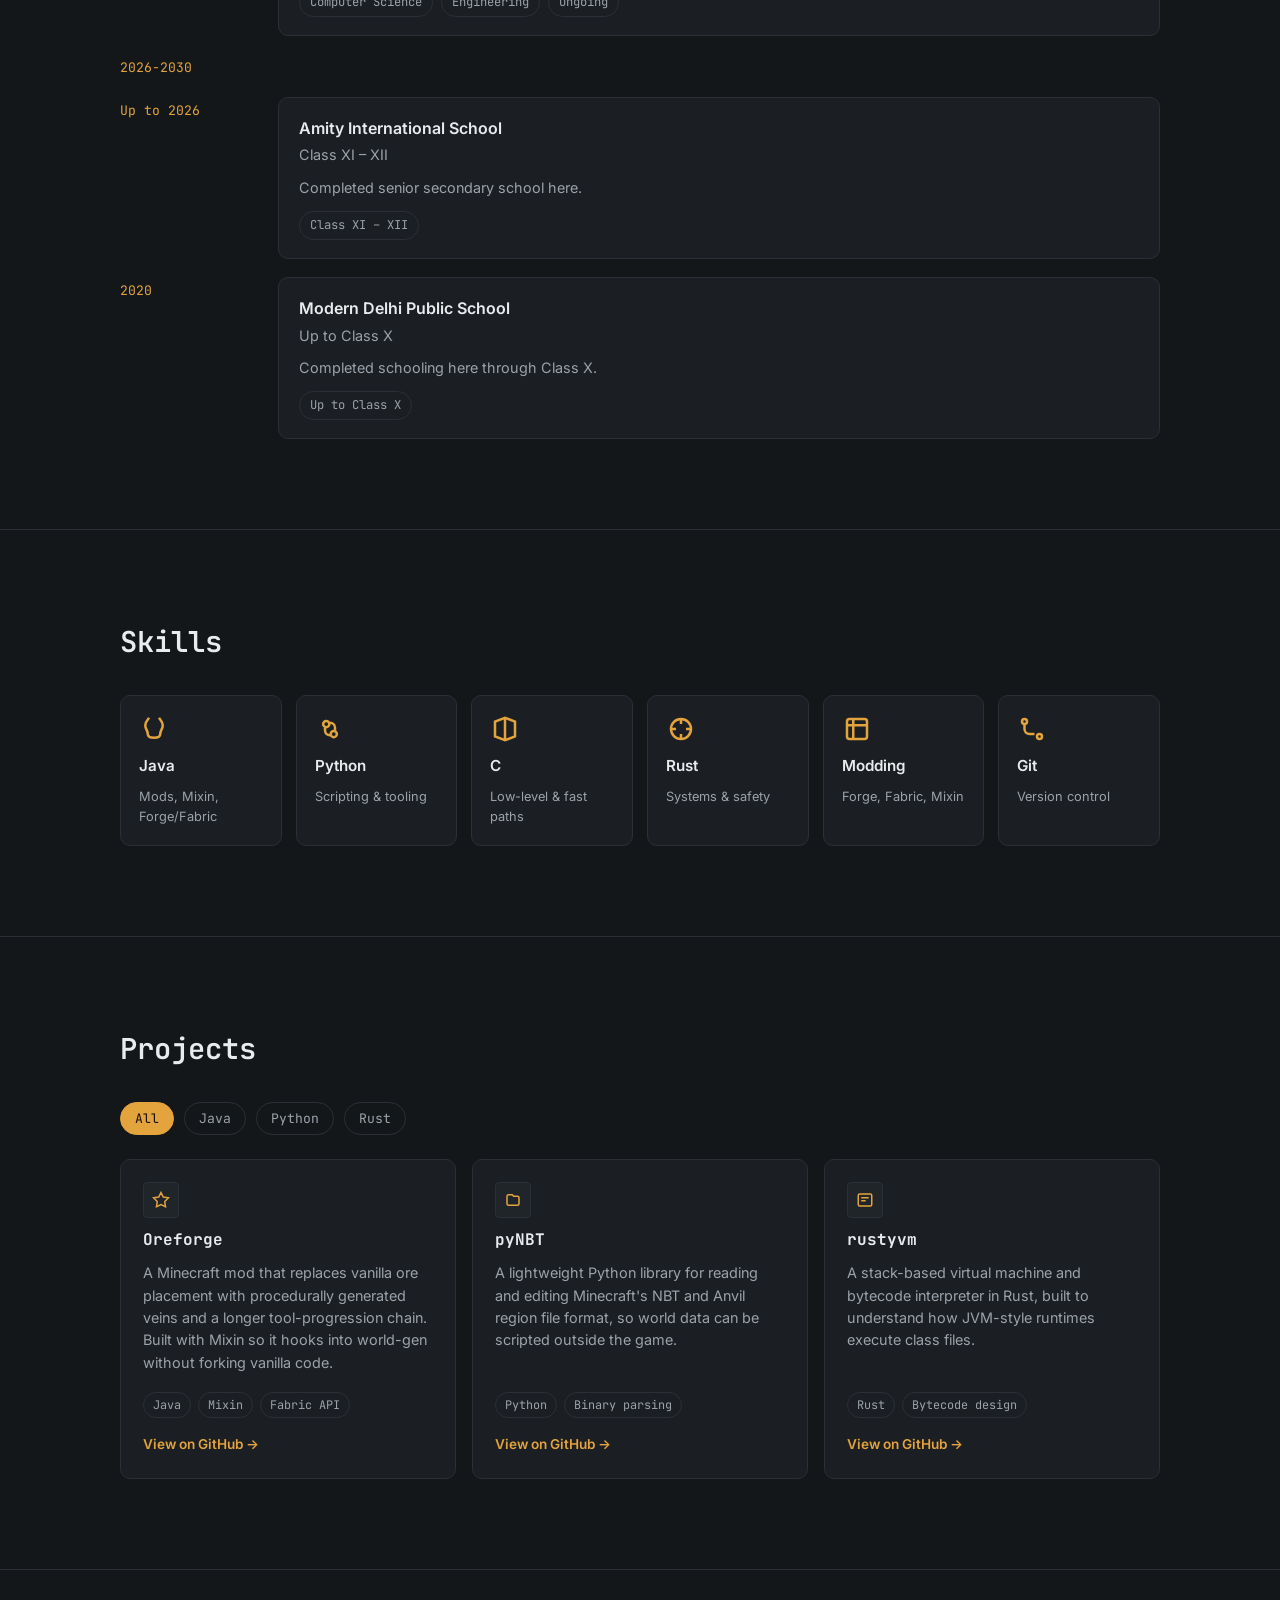
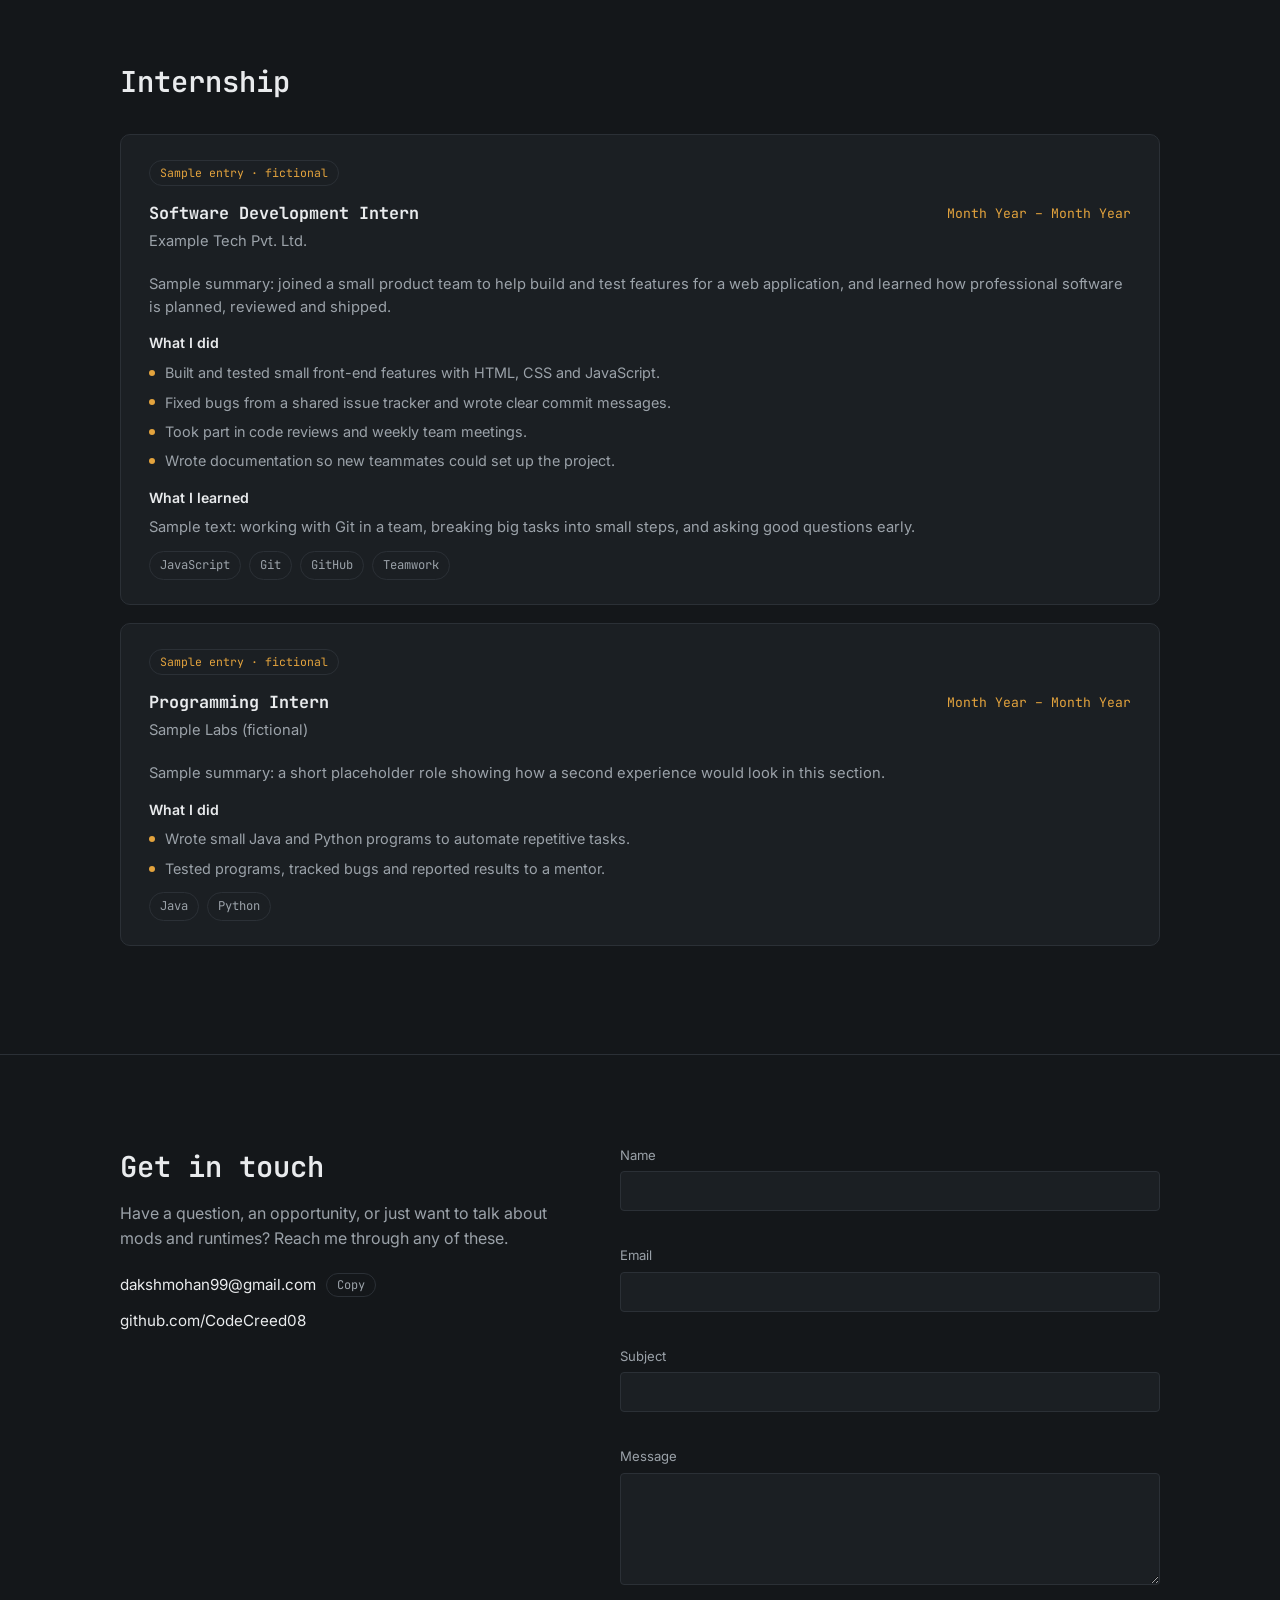
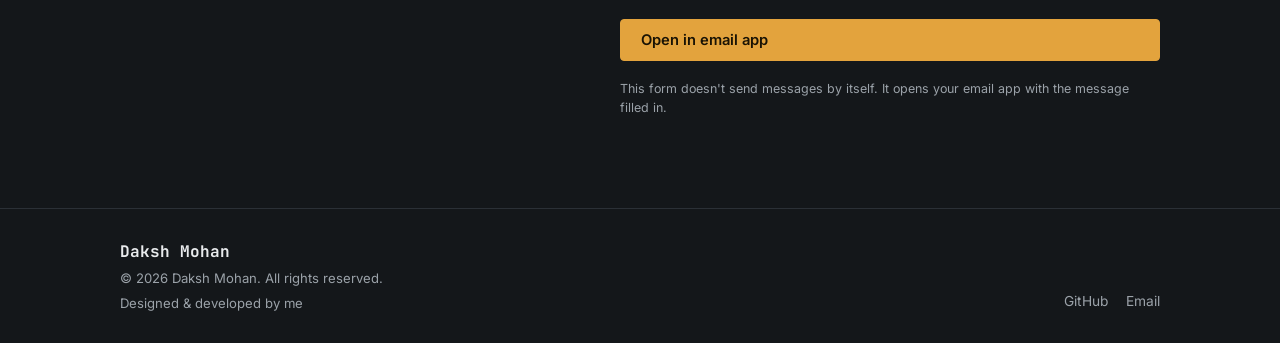
==== commit e57fd6c0: "Revise personal details and skills in index.html Updated personal information and added new skills i" ====
--- a/index.html
+++ b/index.html
@@ -38,14 +38,13 @@
 </header>
 
 <main id="main">
-  <!-- ===== HERO ===== -->
   <section class="hero" id="home">
     <canvas class="hero-canvas" aria-hidden="true"></canvas>
     <div class="container hero-grid">
       <div class="hero-text">
         <p class="hero-greeting">Hi, I'm Daksh Mohan</p>
         <h1>I build the layer underneath the game.</h1>
-        <p class="hero-lead">Computer Science student who spends free time inside Minecraft's internals — writing Java mods, then stepping further down into Python, C and Rust to understand how the systems underneath actually run.</p>
+        <p class="hero-lead">Computer Science student who spends free time inside Minecraft's internals — writing Java mods, then stepping further down into Python, C, Rust, HTML & CSS and JS to understand how the systems underneath actually run.</p>
         <p class="hero-typed" aria-label="I build Minecraft mods, small interpreters, scripting tools and systems in Rust">I build <span id="typed"></span><i class="caret"></i></p>
         <div class="hero-actions">
           <a href="#projects" class="btn btn-primary">View my work</a>
@@ -56,18 +55,17 @@
       <div class="code-window" aria-hidden="true">
         <div class="code-bar"><i></i><i></i><i></i><span>about-me.rs</span></div>
         <pre class="code-body"><code><span class="c-k">struct</span> Developer {
-  name: <span class="c-s">"Daksh Mohan"</span>,
-  studying: <span class="c-s">"Computer Science"</span>,
-  languages: [<span class="c-s">"Java"</span>, <span class="c-s">"Python"</span>, <span class="c-s">"C"</span>, <span class="c-s">"Rust"</span>],
-  builds: <span class="c-s">"Minecraft mods"</span>,
-  curious_about: <span class="c-s">"what's one layer down"</span>,
-  open_to_work: <span class="c-k">true</span>,
+  name: <span class="c-s">"Daksh Mohan"</span>
+  studying: <span class="c-s">"Computer Science"</span>
+  languages: [<span class="c-s">"Java"</span>, <span class="c-s">"Python"</span>, <span class="c-s">"C"</span>, <span class="c-s">"Rust"</span>, <span class="c-s">"HTML & CSS"</span>, <span class"c-s">"JavaScript"</span>]
+  builds: <span class="c-s">"Minecraft mods"</span>
+  curious_about: <span class="c-s">"what's one layer down"</span>
+  open_to_work: <span class="c-k">true</span>
 }<span class="cursor"></span></code></pre>
       </div>
     </div>
   </section>
 
-  <!-- ===== ABOUT ===== -->
   <section class="section" id="about">
     <div class="container">
       <h2 class="reveal">About me</h2>
@@ -75,7 +73,8 @@
         <div class="about-story">
           <p class="about-lead">I started modding Minecraft to change how ore generates, and ended up caring more about the mod loader than the mod.</p>
           <p>That curiosity pulled me from Java into Python for tooling, C for the parts that need to be fast and explicit, and Rust when I want the compiler to catch my mistakes before the game does. Most of what I build exists to answer one question for myself: what is actually happening one layer down.</p>
-          <p>Currently pursuing a B.Tech in Computer Science Engineering. <!-- Add your university name and year here --></p>
+          <p>Currently pursuing a B.Tech in Computer Science Engineering at South Asian University.</p>
+          <p>I have also made projects using HTML5, CSS3 and JS one of which is mess card management system.</p>
           <dl class="stats">
             <div class="stat"><dt>Projects built</dt><dd data-count="3">0</dd></div>
             <div class="stat"><dt>Languages used</dt><dd data-count="4">0</dd></div>
@@ -87,7 +86,7 @@
             <h3>Quick facts</h3>
             <ul class="facts">
               <li><span>Studying</span>B.Tech, Computer Science Engineering</li>
-              <li><span>Languages</span>Java, Python, C, Rust</li>
+              <li><span>Languages</span>Java, Python, C, Rust, HTML5 & CSS3, JavaScript</li>
               <li><span>Focus</span>Minecraft modding &amp; systems programming</li>
               <li><span>Based in</span>Delhi, India</li>
             </ul>
@@ -99,12 +98,12 @@
               <li>Ship a mod with a public release</li>
               <li>Contribute to an open-source project</li>
               <li>Get sharper at Rust and low-level C</li>
+              <li>Making real-world application projects.</li>
             </ul>
           </div>
         </aside>
       </div>
-
-      <!-- ===== EDUCATION ===== -->
+      
       <div class="edu reveal" id="education">
         <h3 class="edu-title">Education</h3>
         <ol class="edu-timeline">
@@ -112,13 +111,13 @@
             <span class="edu-year">2026 – Present</span>
             <div class="edu-card">
               <h4>B.Tech, Computer Science Engineering</h4>
-              <p class="edu-degree"><!-- Add your university/college name here --></p>
+              <p class="edu-degree">South Asian University</p>
               <p>Building a foundation in programming, data structures and software development, alongside modding and systems projects on the side.</p>
               <ul class="tags"><li>Computer Science</li><li>Engineering</li><li>Ongoing</li></ul>
             </div>
           </li>
           <li class="edu-item">
-            <span class="edu-year"><!-- Add dates --></span>
+            <span class="edu-year">2026-2030</span>
           </li>
           <li class="edu-item">
             <span class="edu-year">Up to 2026</span>
@@ -130,7 +129,7 @@
             </div>
           </li>
           <li class="edu-item">
-            <span class="edu-year"><!-- Add dates --></span>
+            <span class="edu-year">2020</span>
             <div class="edu-card">
               <h4>Modern Delhi Public School</h4>
               <p class="edu-degree">Up to Class X</p>
@@ -160,15 +159,9 @@
     </div>
   </section>
 
-  <!-- ===== INTERNSHIP ===== -->
   <section class="section" id="internship">
     <div class="container">
       <h2 class="reveal">Internship</h2>
-
-      <!-- Delete this notice together with the sample entries below once you have real experience. -->
-      <div class="sample-notice reveal" role="note">
-        <strong>Sample content.</strong> Every company, role and detail below is fictional placeholder content. Replace it with real experience, or delete this section, once you have an internship to show.
-      </div>
 
       <article class="intern-card reveal">
         <span class="sample-badge">Sample entry · fictional</span>
@@ -212,7 +205,6 @@
     </div>
   </section>
 
-  <!-- ===== CONTACT ===== -->
   <section class="section" id="contact">
     <div class="container contact-grid">
       <div class="reveal">
@@ -224,7 +216,6 @@
         </ul>
       </div>
 
-      <!-- No backend is connected: this form only validates, then opens your email app (mailto). -->
       <form class="form reveal" id="contact-form" novalidate>
         <div class="field">
           <label for="name">Name</label>
@@ -253,7 +244,6 @@
   </section>
 </main>
 
-<!-- ===== FOOTER ===== -->
 <footer class="footer">
   <div class="container footer-inner">
     <div>
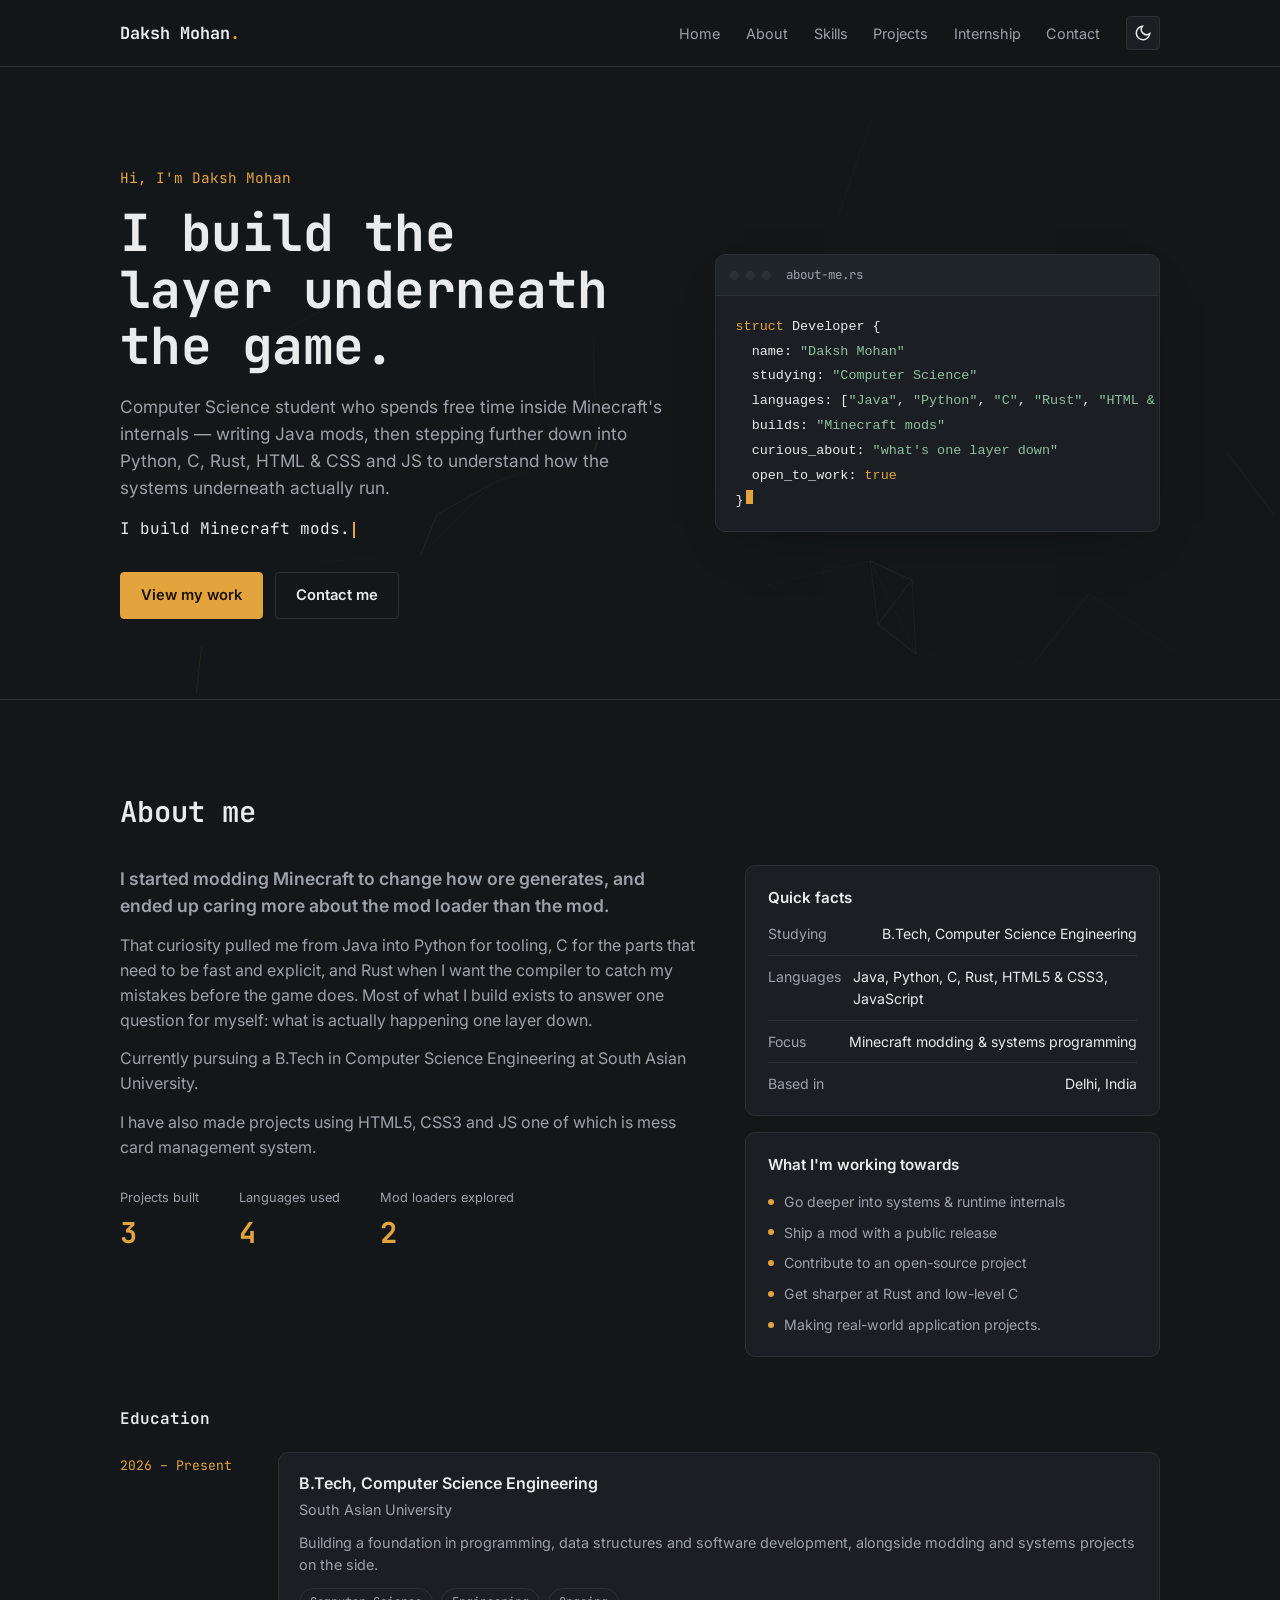
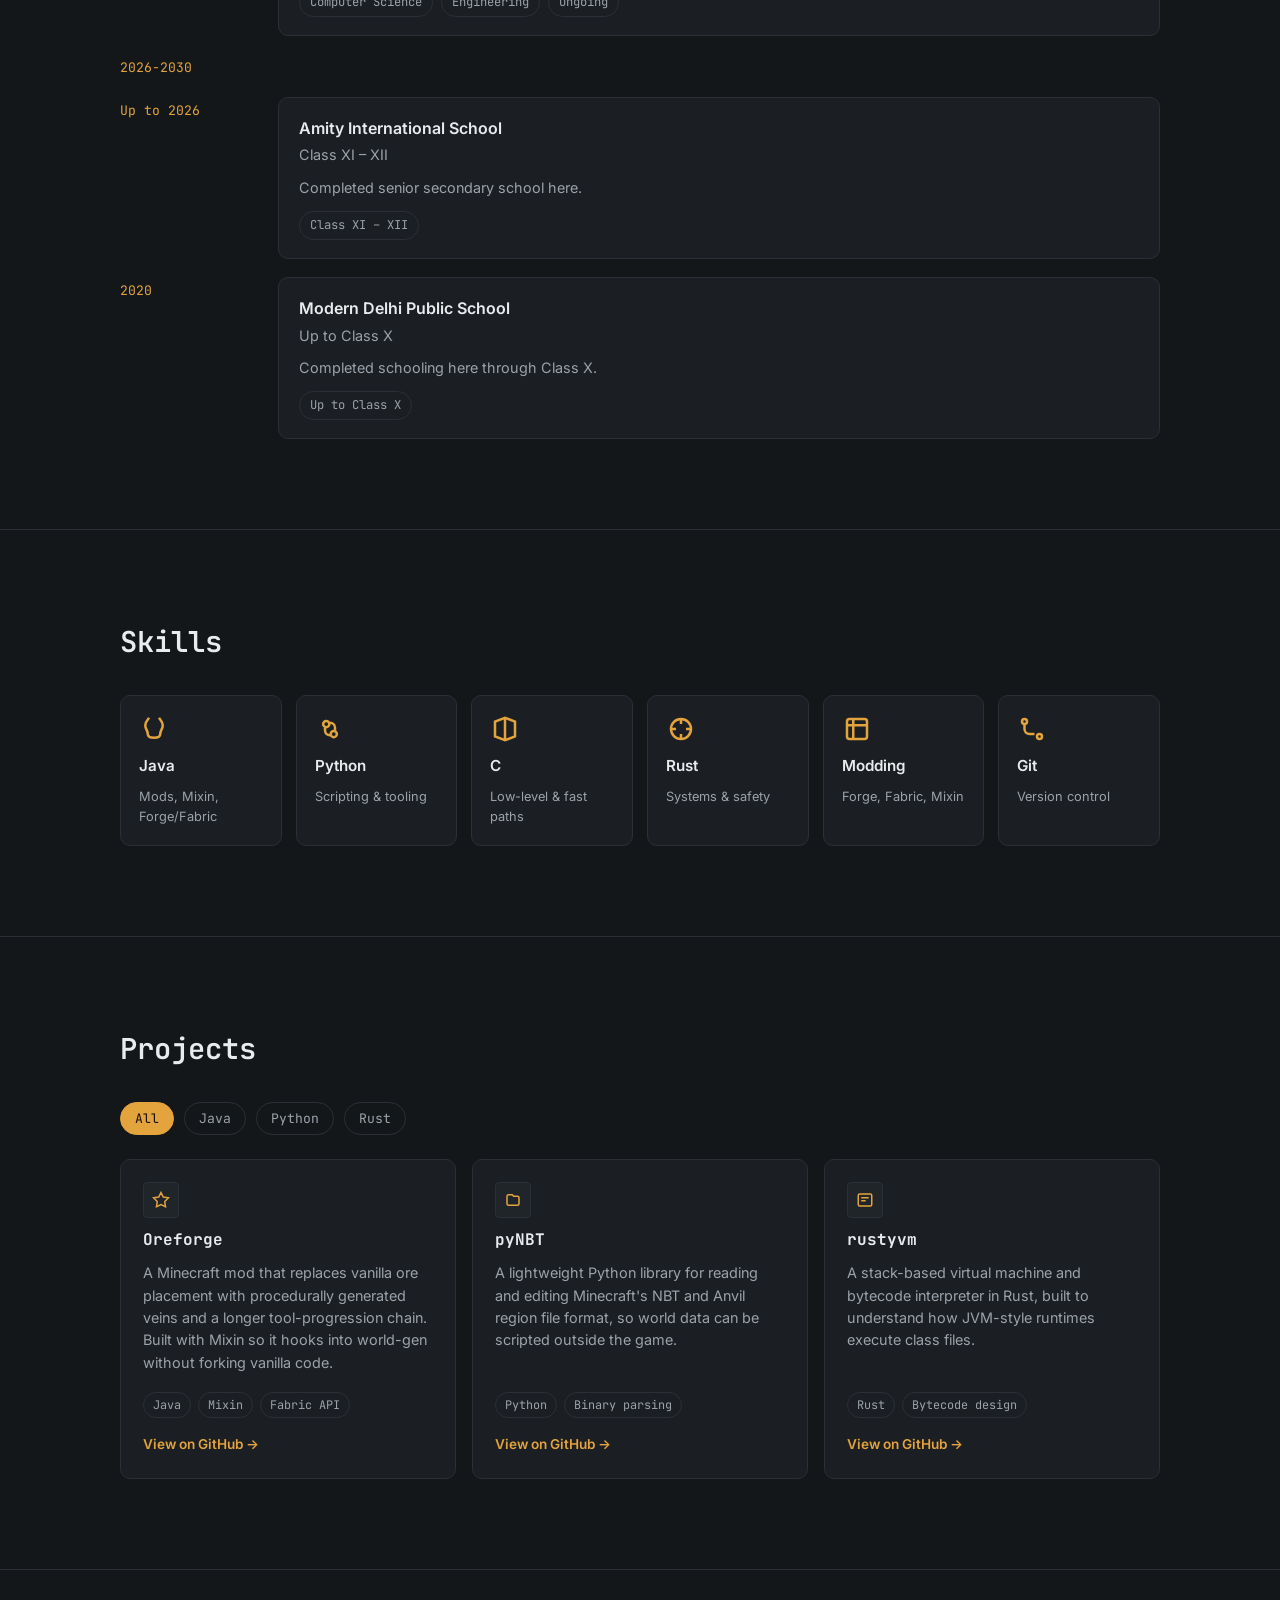
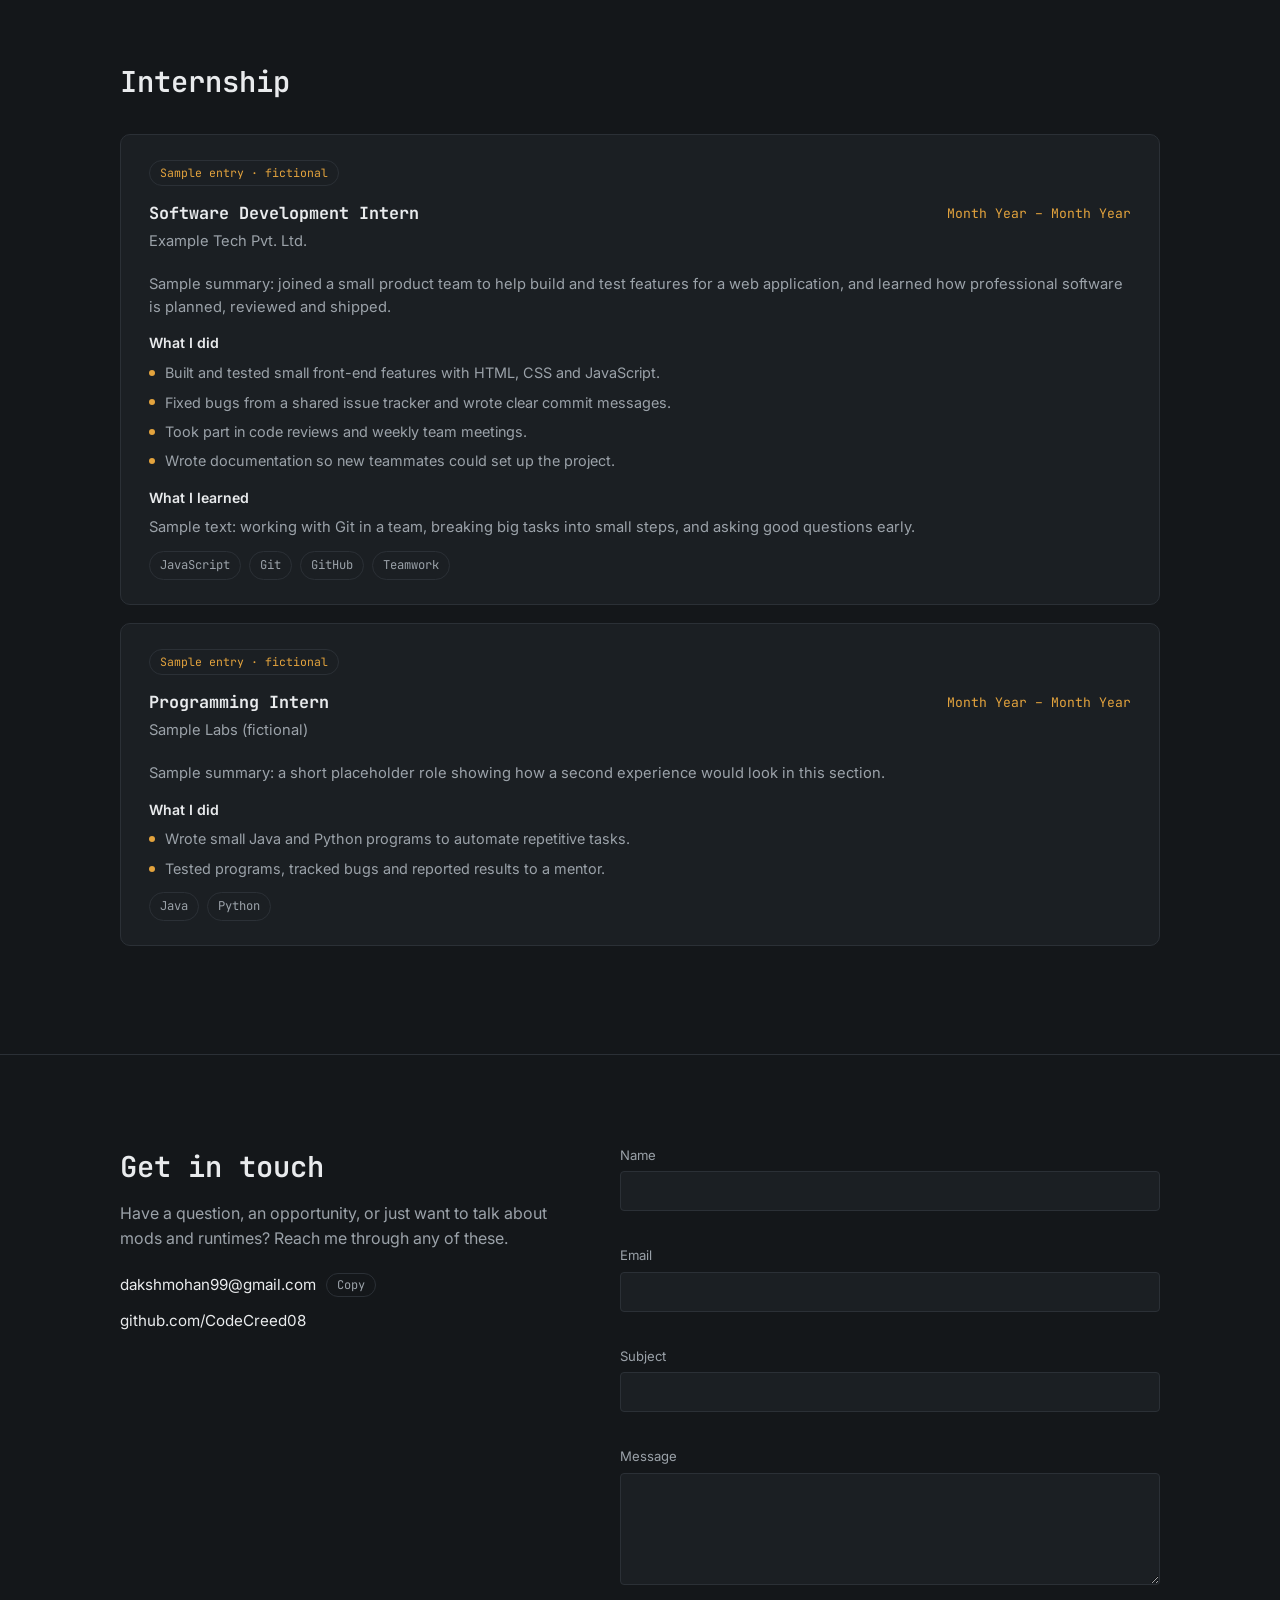
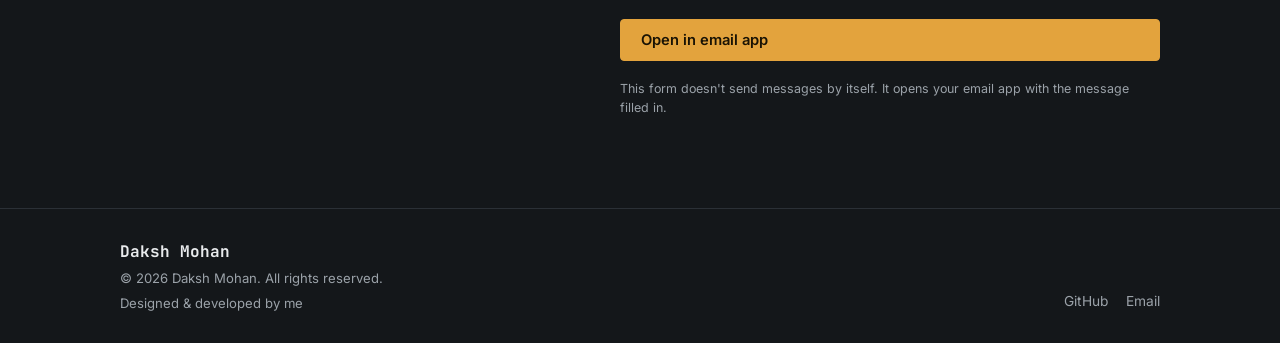
==== commit 7c155150: "Update index.html" ====
--- a/index.html
+++ b/index.html
@@ -14,7 +14,6 @@
 <div class="progress" aria-hidden="true"></div>
 <a class="skip-link" href="#main">Skip to content</a>
 
-<!-- ===== NAVIGATION ===== -->
 <header class="site-header">
   <nav class="nav container" aria-label="Main">
     <a href="#home" class="logo">Daksh Mohan<span class="logo-dot">.</span></a>
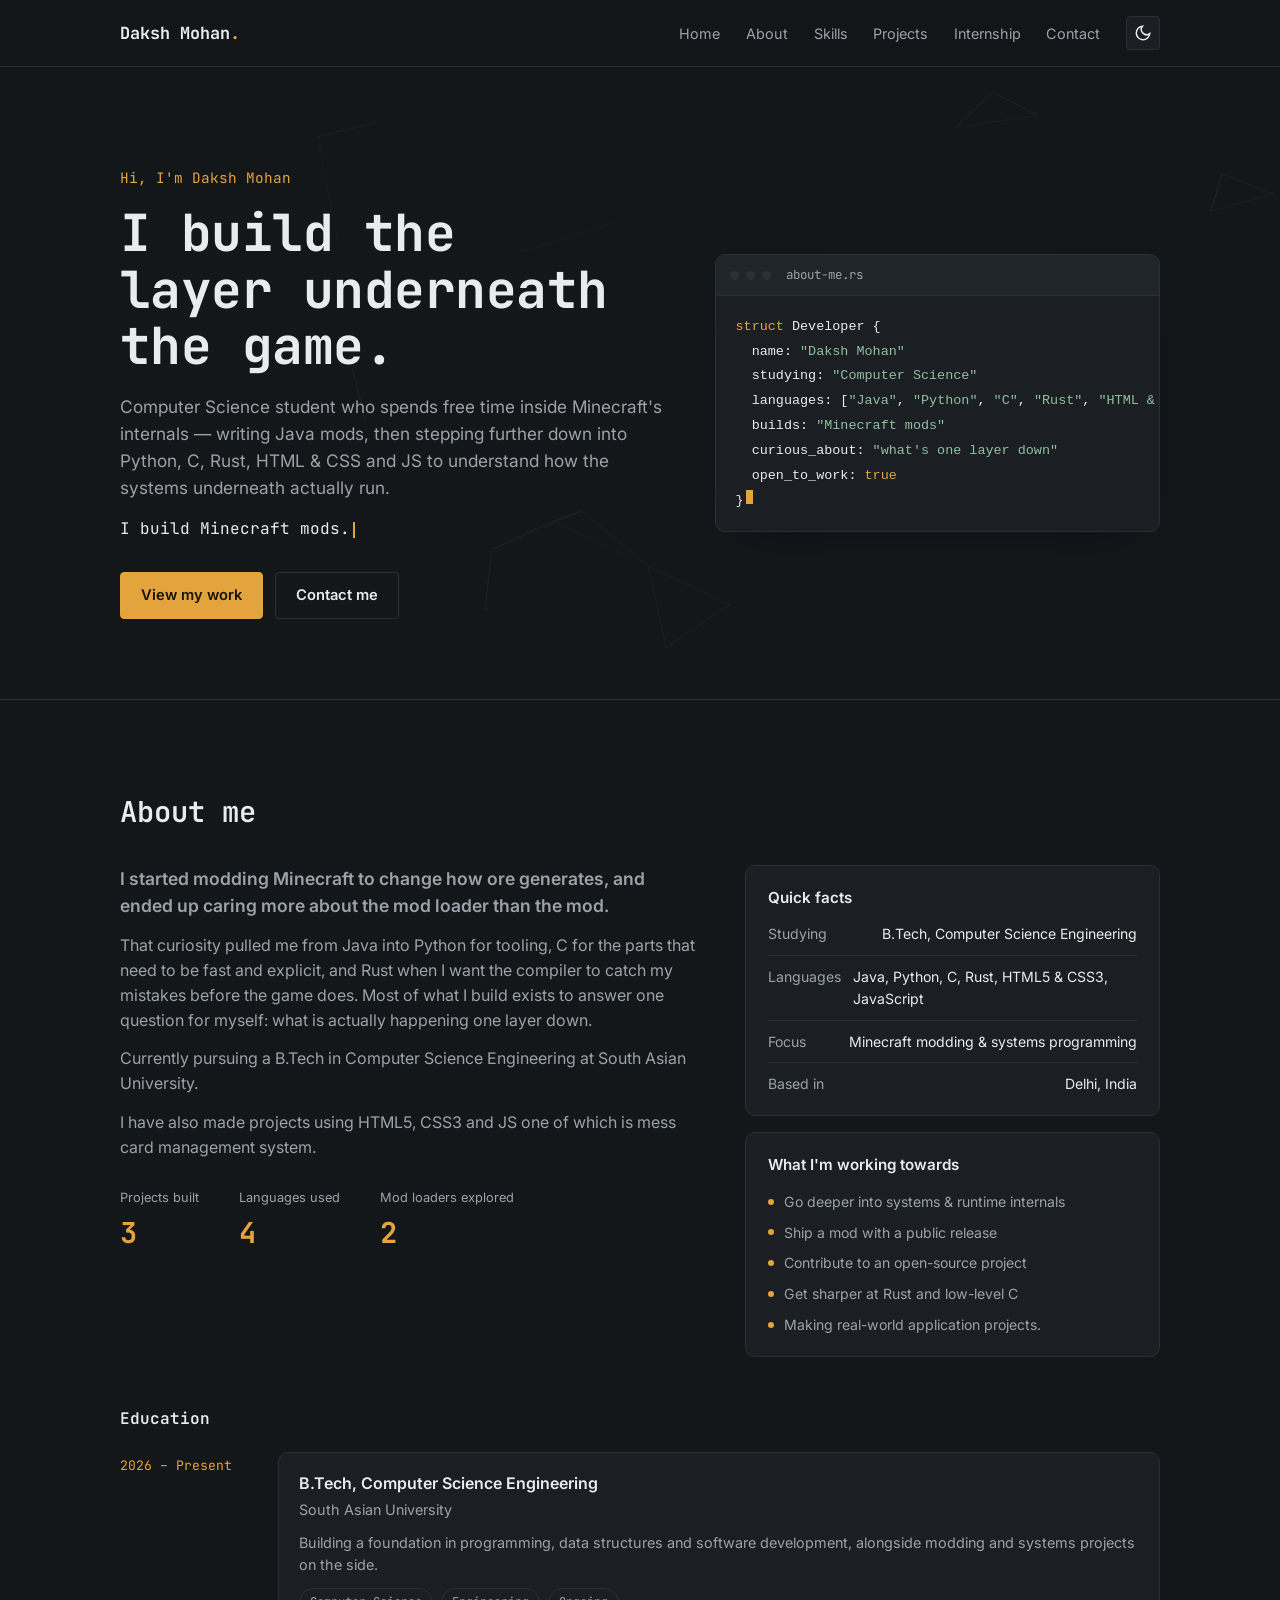
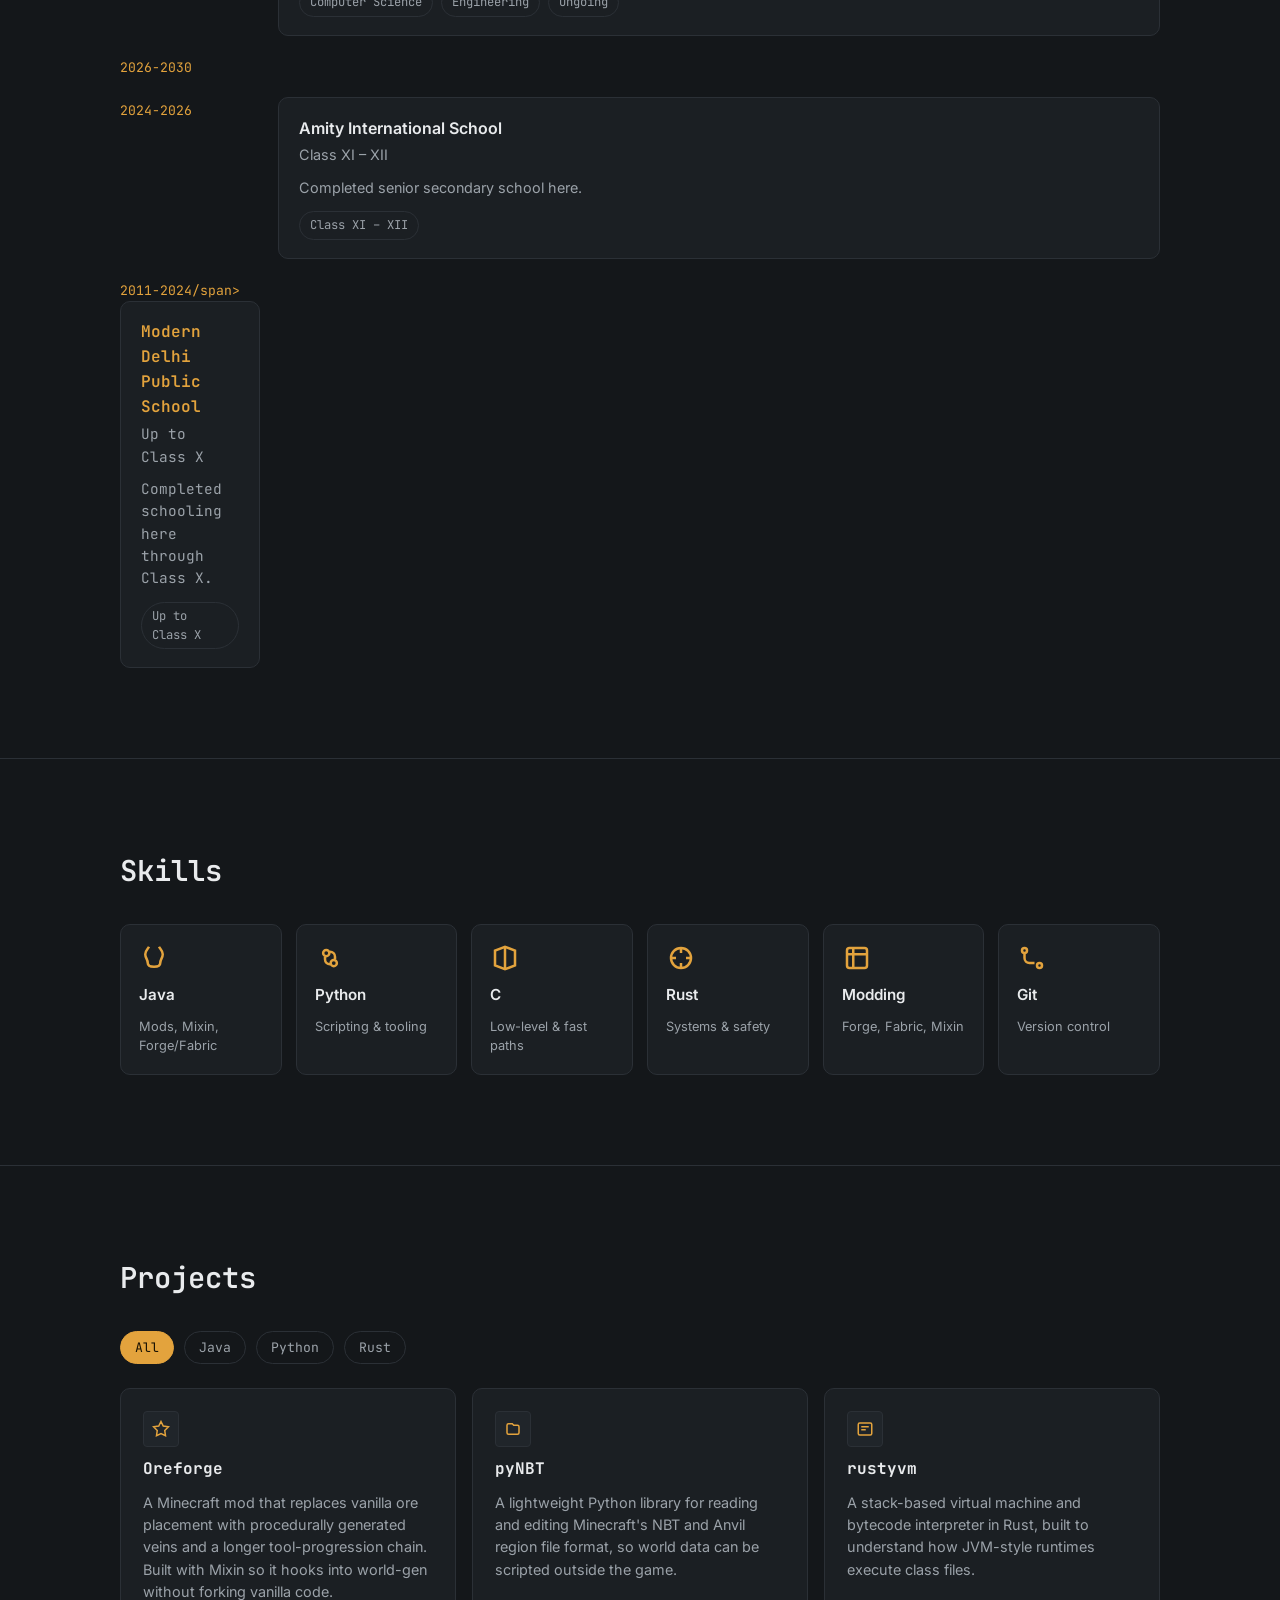
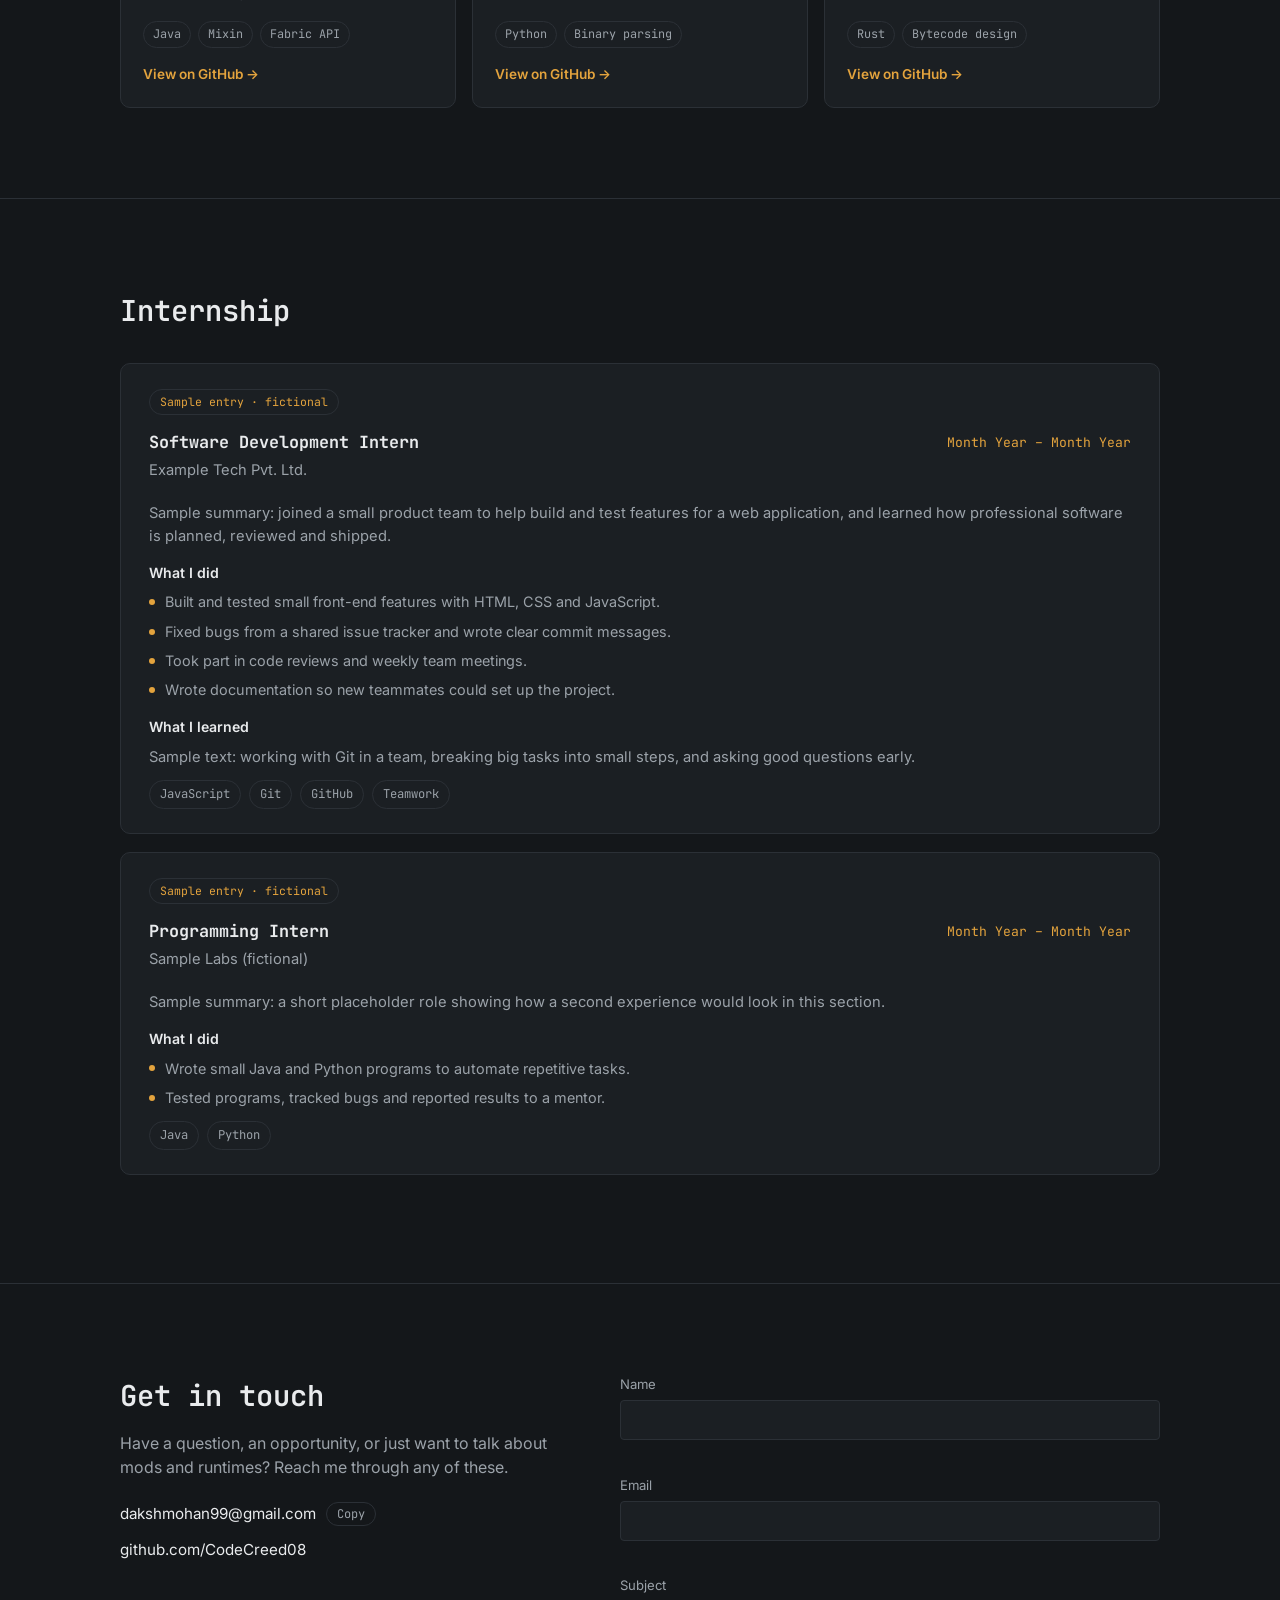
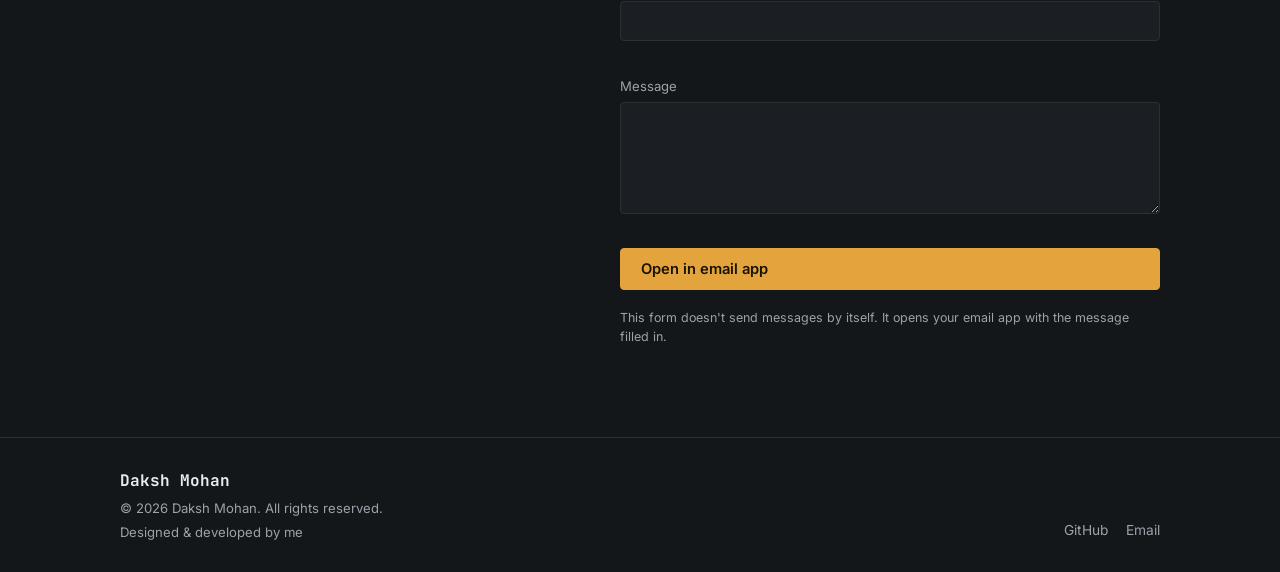
==== commit 18c9fe06: "Update index.html" ====
--- a/index.html
+++ b/index.html
@@ -119,7 +119,7 @@
             <span class="edu-year">2026-2030</span>
           </li>
           <li class="edu-item">
-            <span class="edu-year">Up to 2026</span>
+            <span class="edu-year">2024-2026</span>
             <div class="edu-card">
               <h4>Amity International School</h4>
               <p class="edu-degree">Class XI – XII</p>
@@ -128,7 +128,7 @@
             </div>
           </li>
           <li class="edu-item">
-            <span class="edu-year">2020</span>
+            <span class="edu-year">2011-2024/span>
             <div class="edu-card">
               <h4>Modern Delhi Public School</h4>
               <p class="edu-degree">Up to Class X</p>
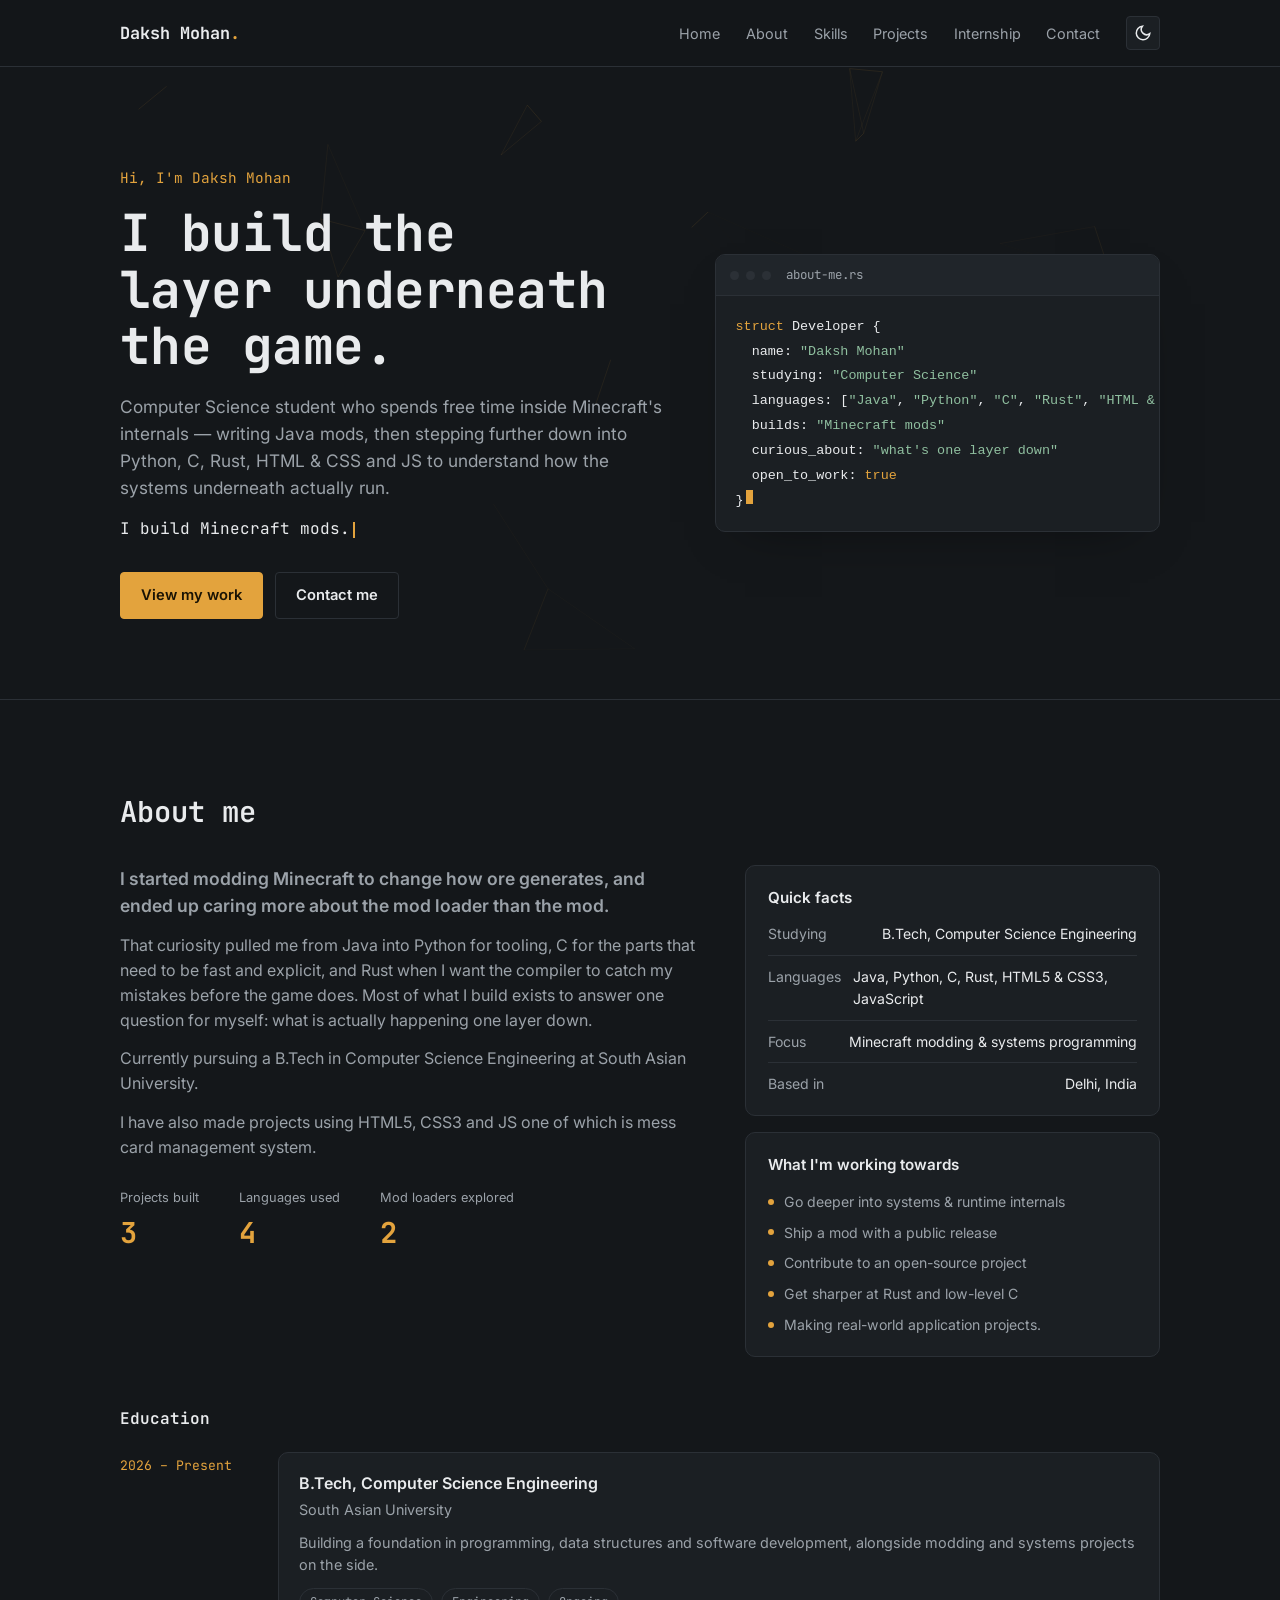
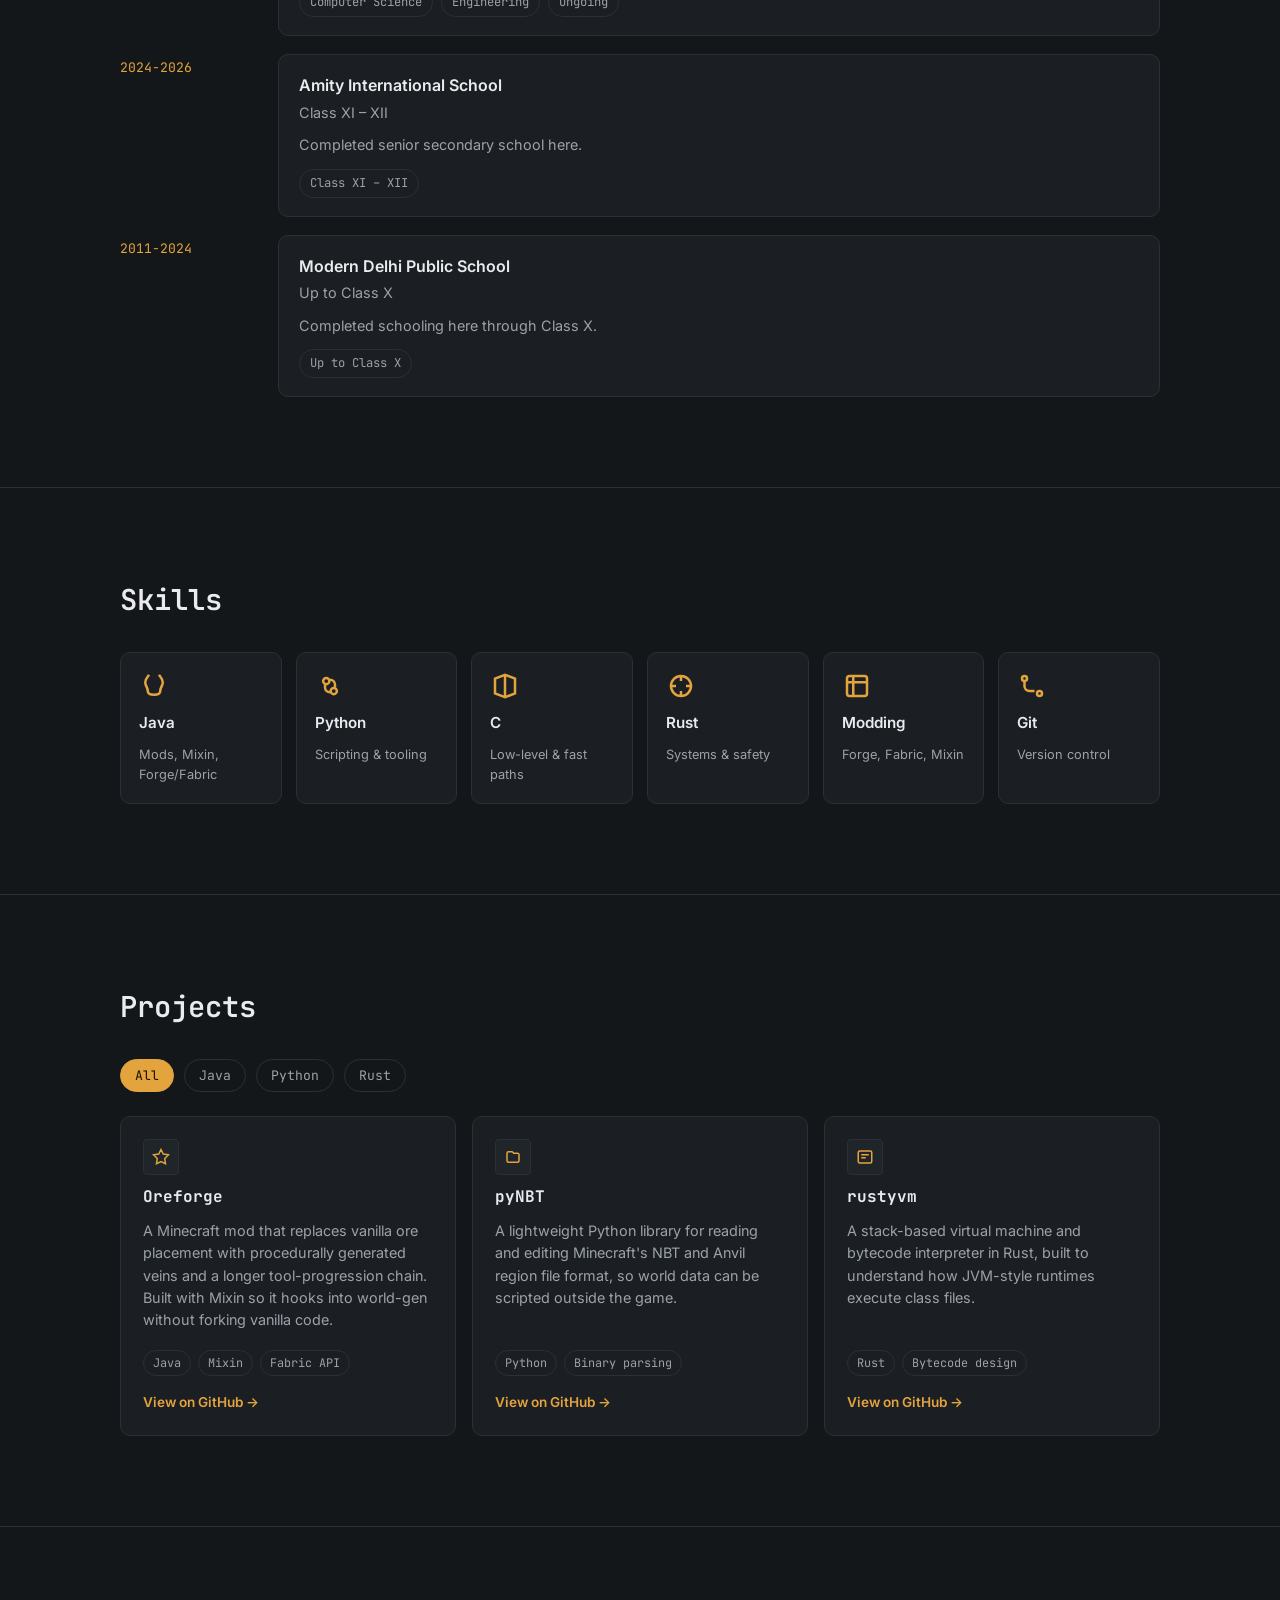
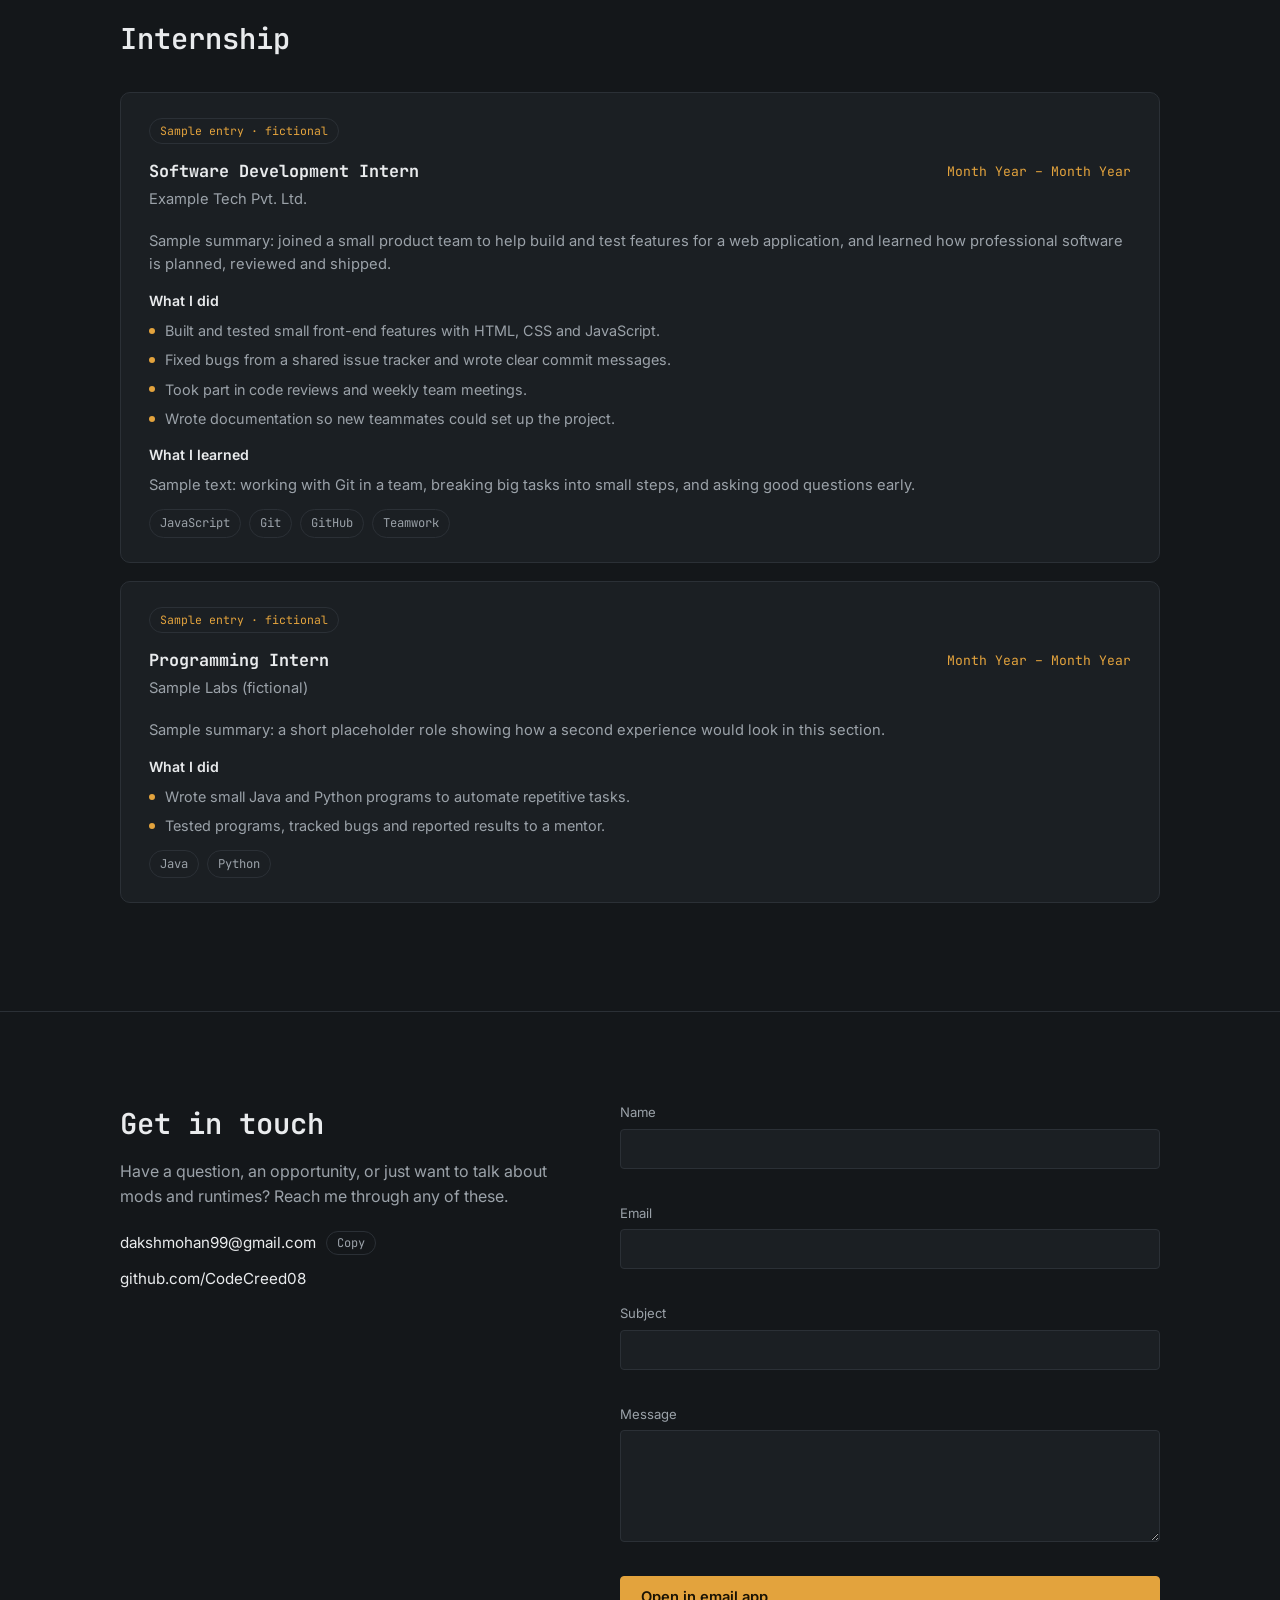
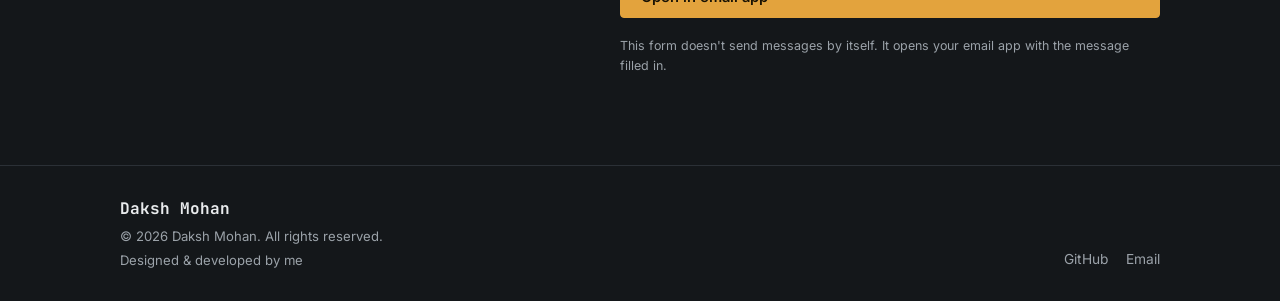
==== commit 84ff4ab2: "Update index.html" ====
--- a/index.html
+++ b/index.html
@@ -116,9 +116,6 @@
             </div>
           </li>
           <li class="edu-item">
-            <span class="edu-year">2026-2030</span>
-          </li>
-          <li class="edu-item">
             <span class="edu-year">2024-2026</span>
             <div class="edu-card">
               <h4>Amity International School</h4>
@@ -128,7 +125,7 @@
             </div>
           </li>
           <li class="edu-item">
-            <span class="edu-year">2011-2024/span>
+            <span class="edu-year">2011-2024</span>
             <div class="edu-card">
               <h4>Modern Delhi Public School</h4>
               <p class="edu-degree">Up to Class X</p>
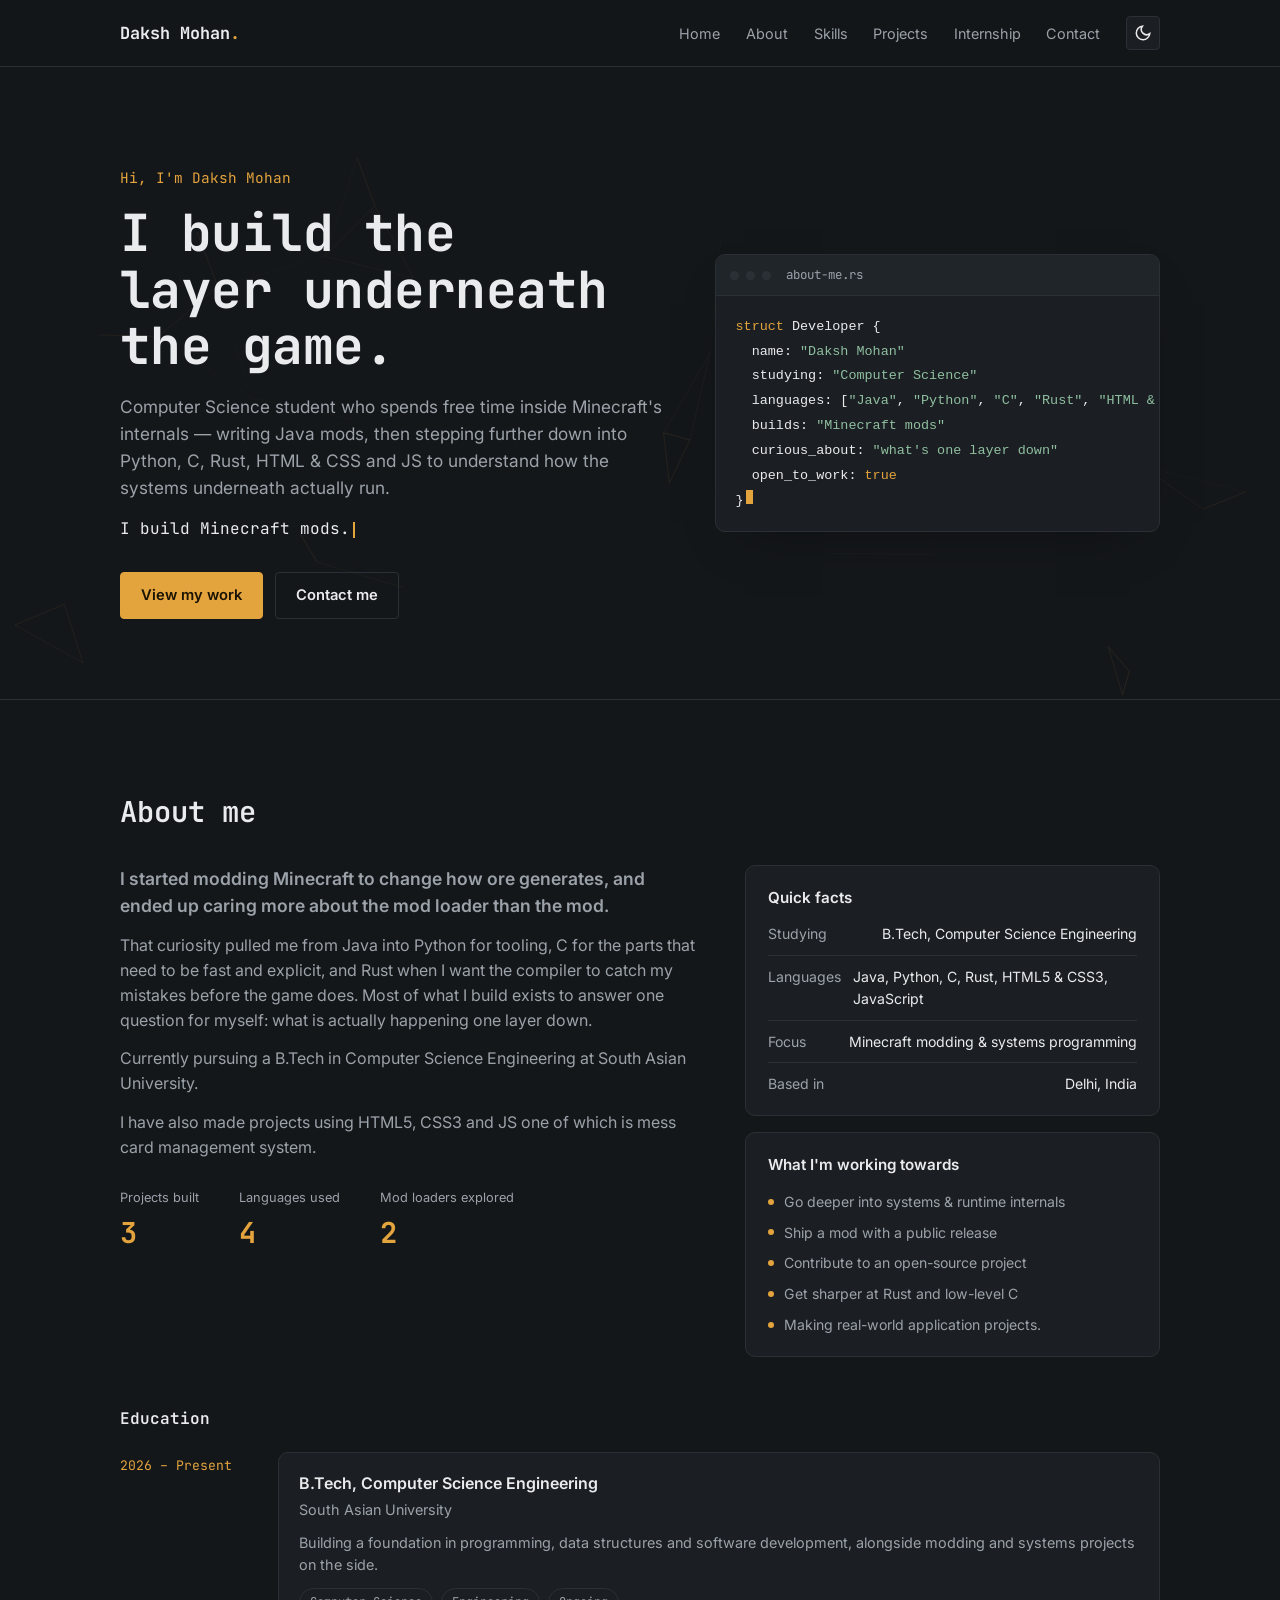
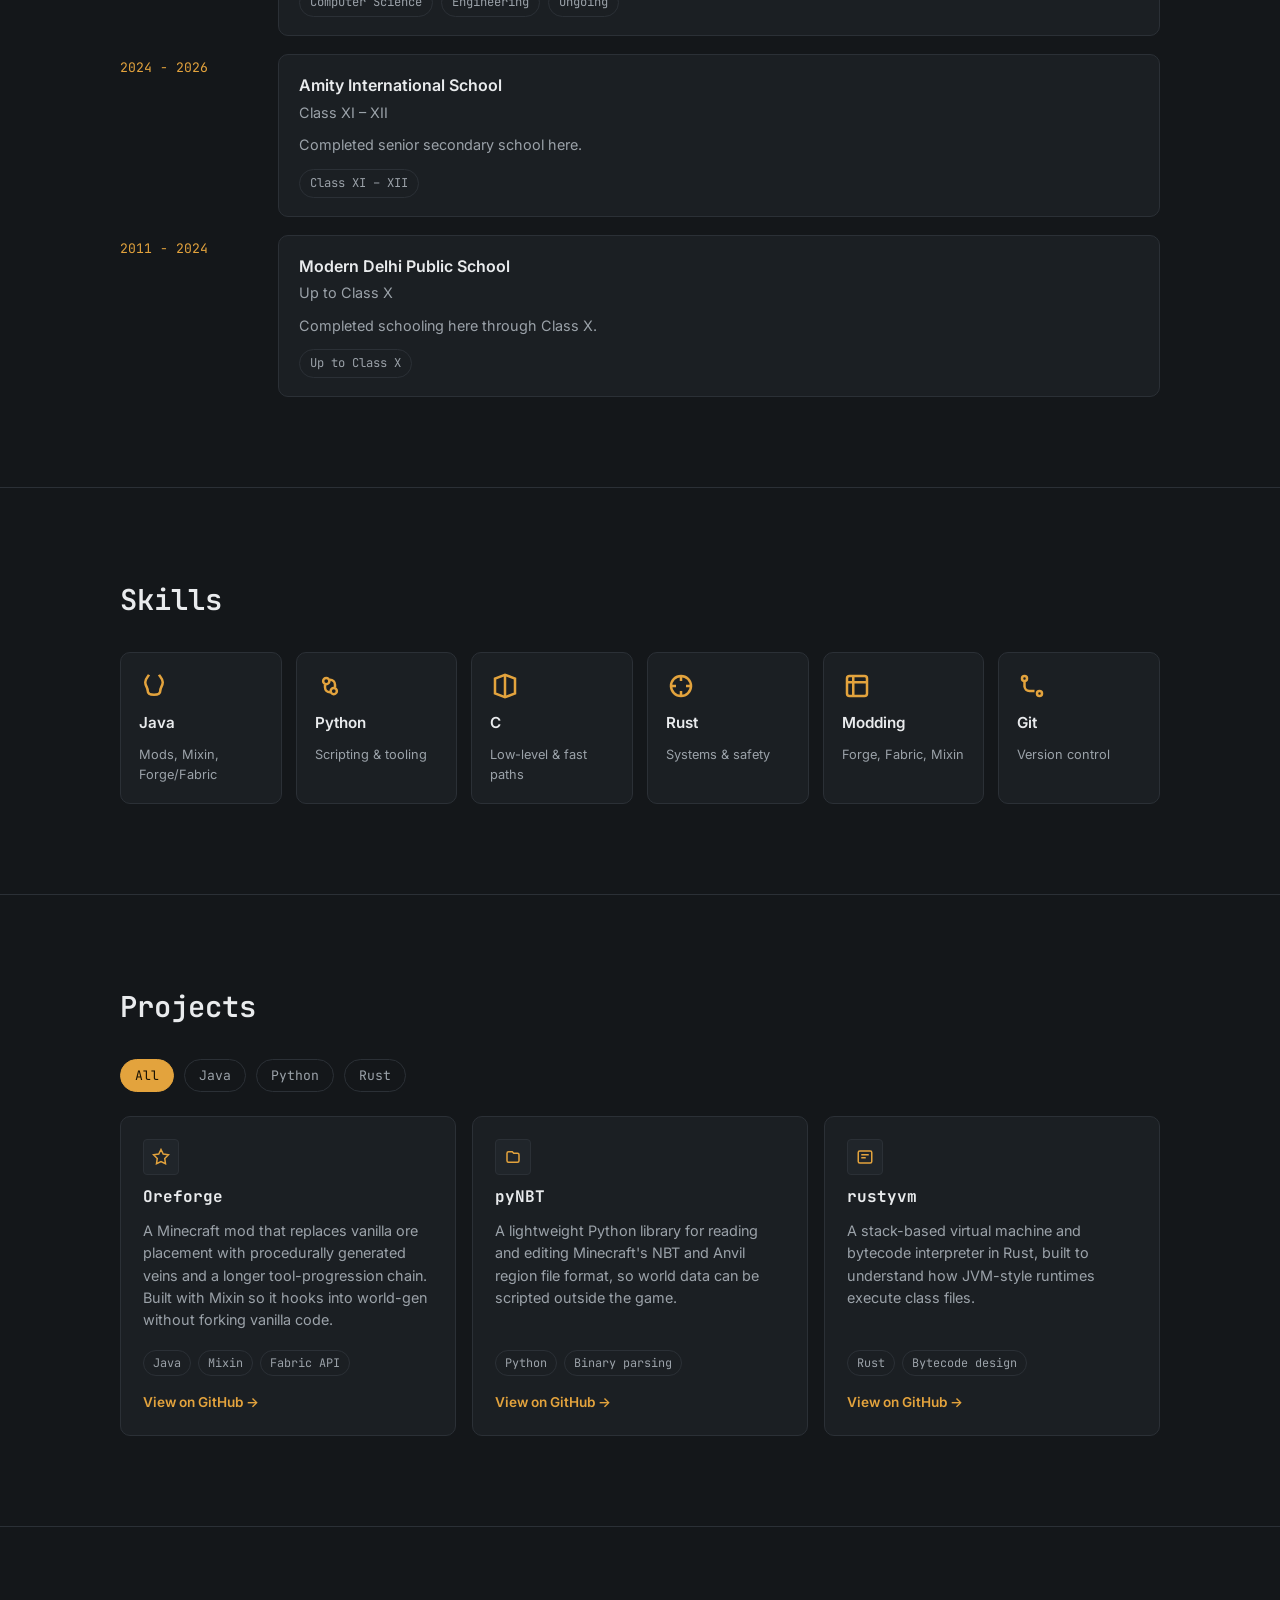
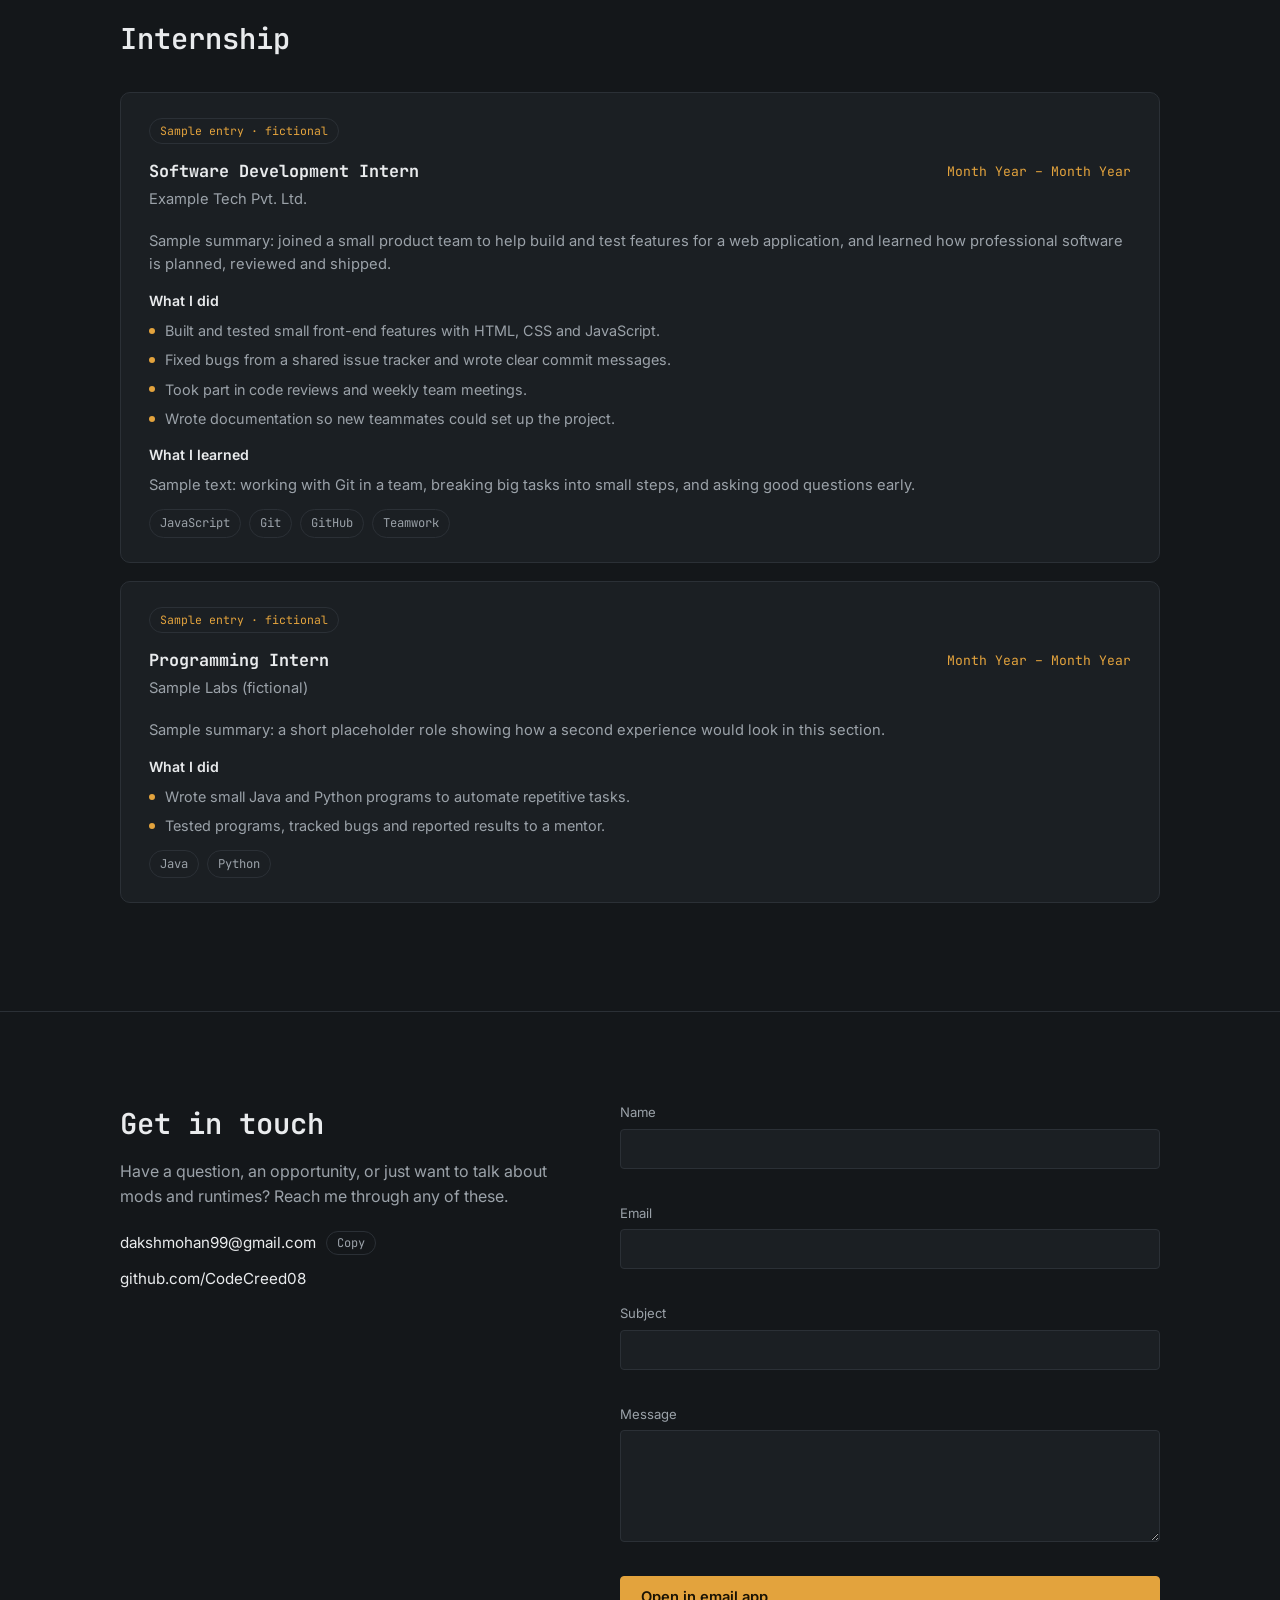
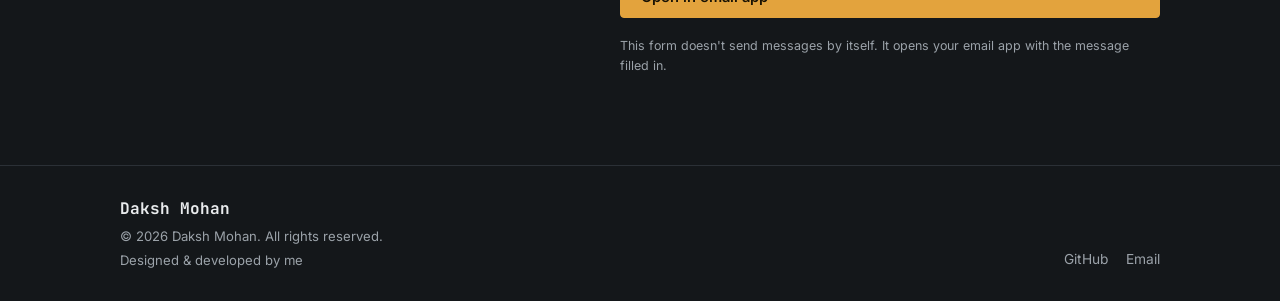
==== commit 5c7ee8a8: "Update index.html" ====
--- a/index.html
+++ b/index.html
@@ -116,7 +116,7 @@
             </div>
           </li>
           <li class="edu-item">
-            <span class="edu-year">2024-2026</span>
+            <span class="edu-year">2024 - 2026</span>
             <div class="edu-card">
               <h4>Amity International School</h4>
               <p class="edu-degree">Class XI – XII</p>
@@ -125,7 +125,7 @@
             </div>
           </li>
           <li class="edu-item">
-            <span class="edu-year">2011-2024</span>
+            <span class="edu-year">2011 - 2024</span>
             <div class="edu-card">
               <h4>Modern Delhi Public School</h4>
               <p class="edu-degree">Up to Class X</p>
@@ -138,7 +138,6 @@
     </div>
   </section>
 
-  <!-- ===== SKILLS ===== -->
   <section class="section" id="skills">
     <div class="container">
       <h2 class="reveal">Skills</h2>
@@ -146,7 +145,6 @@
     </div>
   </section>
 
-  <!-- ===== PROJECTS ===== -->
   <section class="section" id="projects">
     <div class="container">
       <h2 class="reveal">Projects</h2>
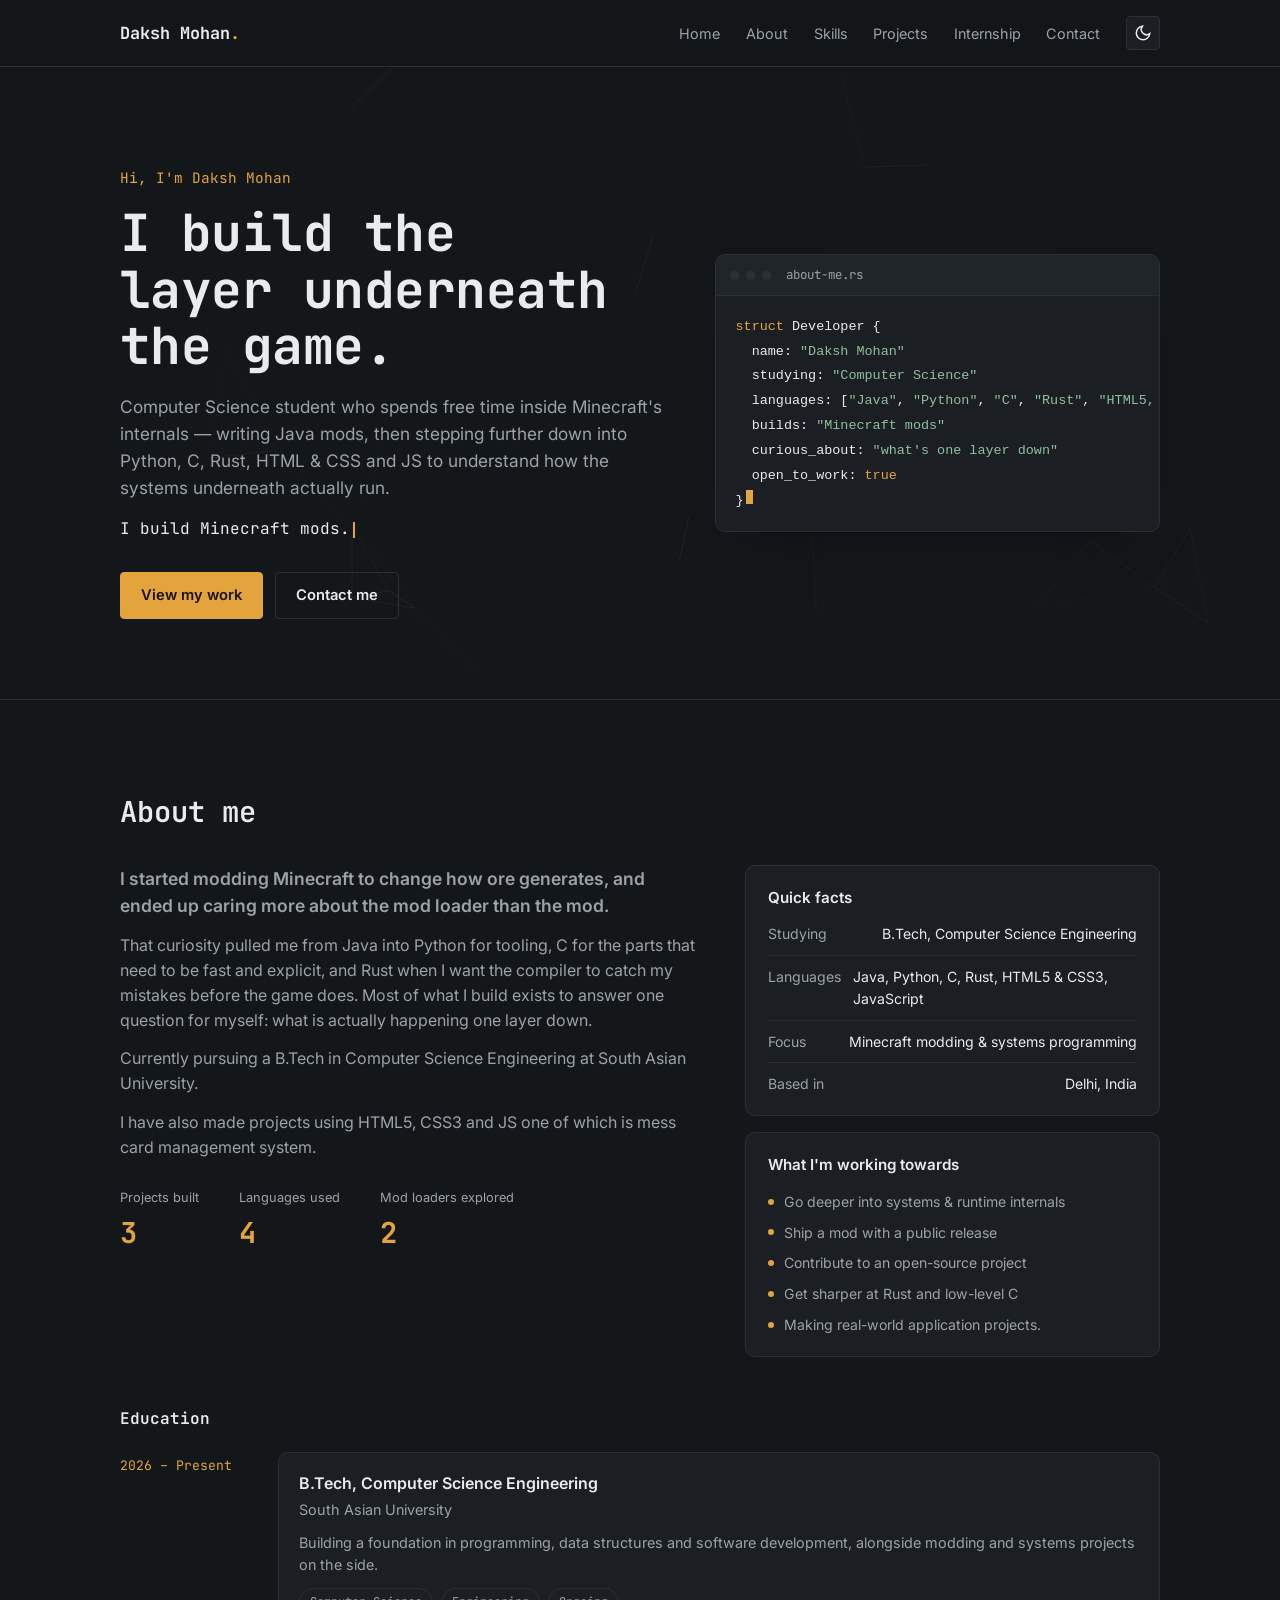
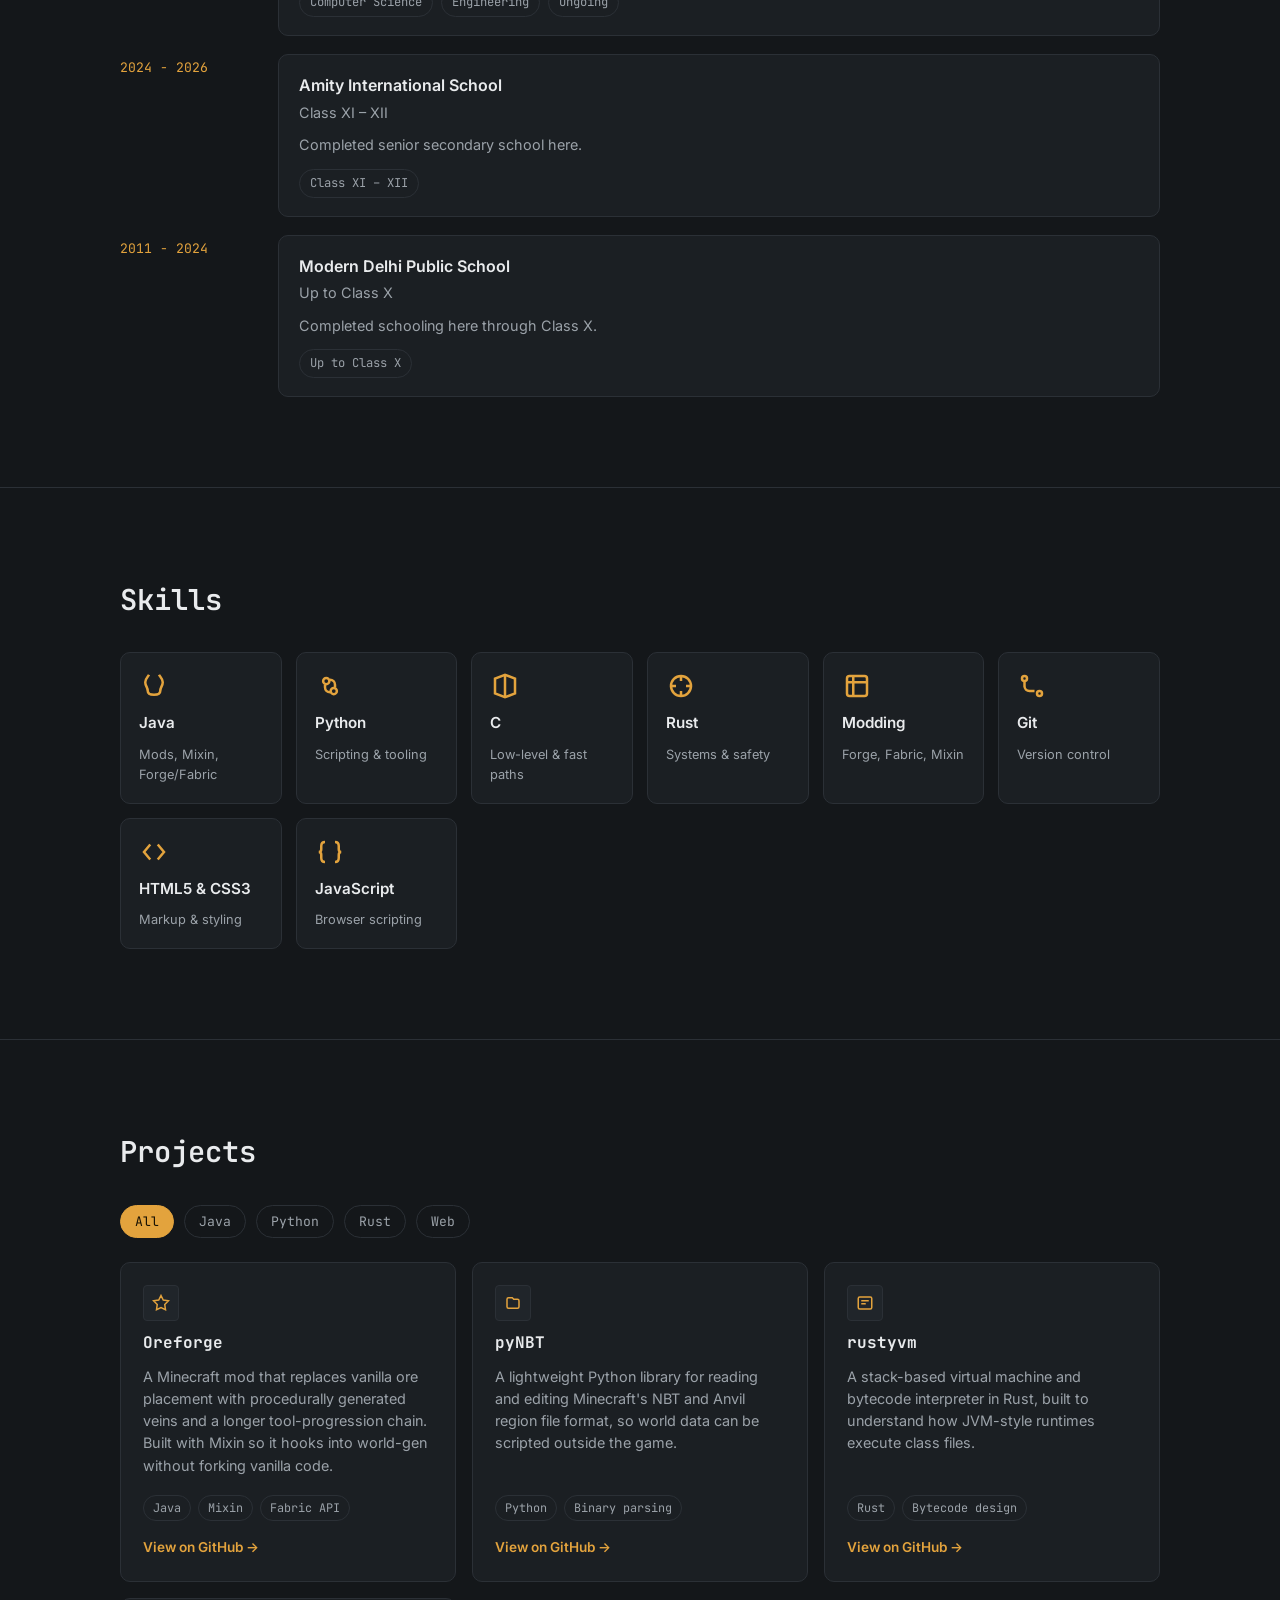
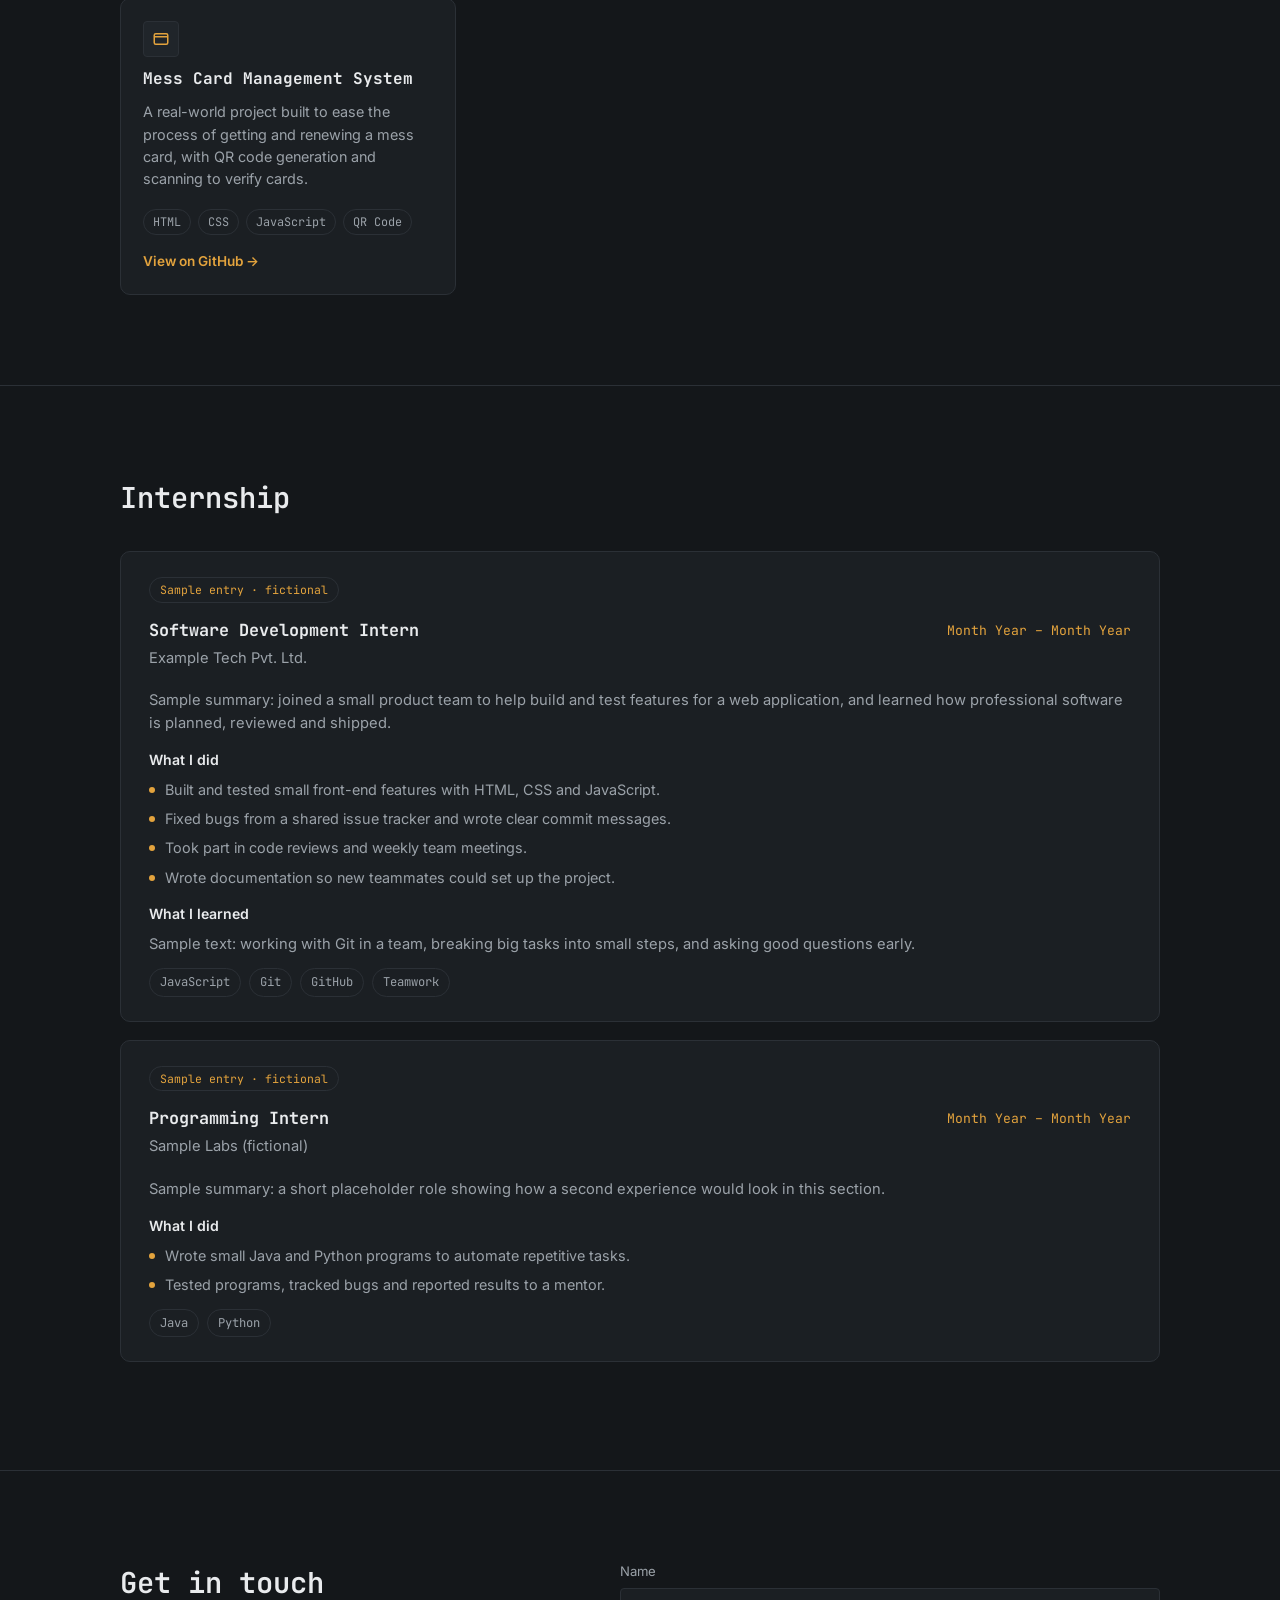
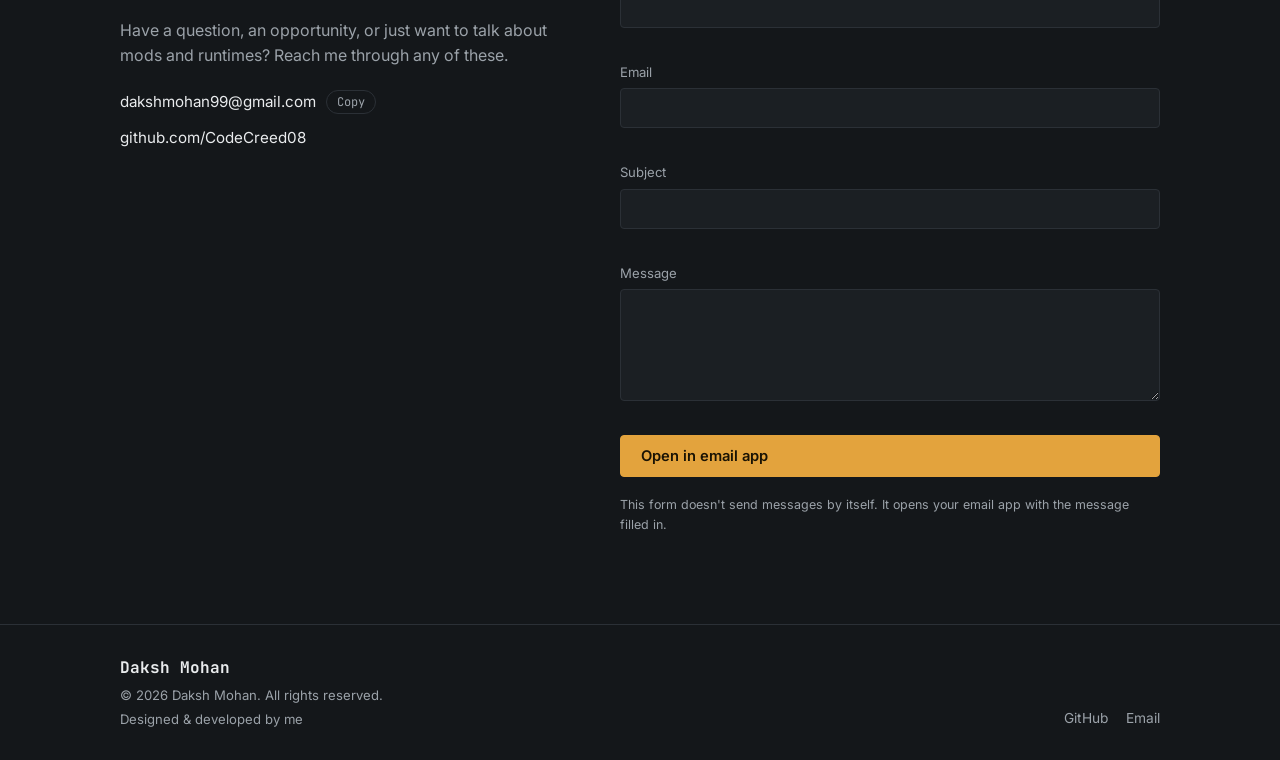
==== commit cd98d9ca: "Update index.html" ====
--- a/index.html
+++ b/index.html
@@ -56,7 +56,7 @@
         <pre class="code-body"><code><span class="c-k">struct</span> Developer {
   name: <span class="c-s">"Daksh Mohan"</span>
   studying: <span class="c-s">"Computer Science"</span>
-  languages: [<span class="c-s">"Java"</span>, <span class="c-s">"Python"</span>, <span class="c-s">"C"</span>, <span class="c-s">"Rust"</span>, <span class="c-s">"HTML & CSS"</span>, <span class"c-s">"JavaScript"</span>]
+  languages: [<span class="c-s">"Java"</span>, <span class="c-s">"Python"</span>, <span class="c-s">"C"</span>, <span class="c-s">"Rust"</span>, <span class="c-s">"HTML5, CSS3 & JS"</span>]
   builds: <span class="c-s">"Minecraft mods"</span>
   curious_about: <span class="c-s">"what's one layer down"</span>
   open_to_work: <span class="c-k">true</span>
